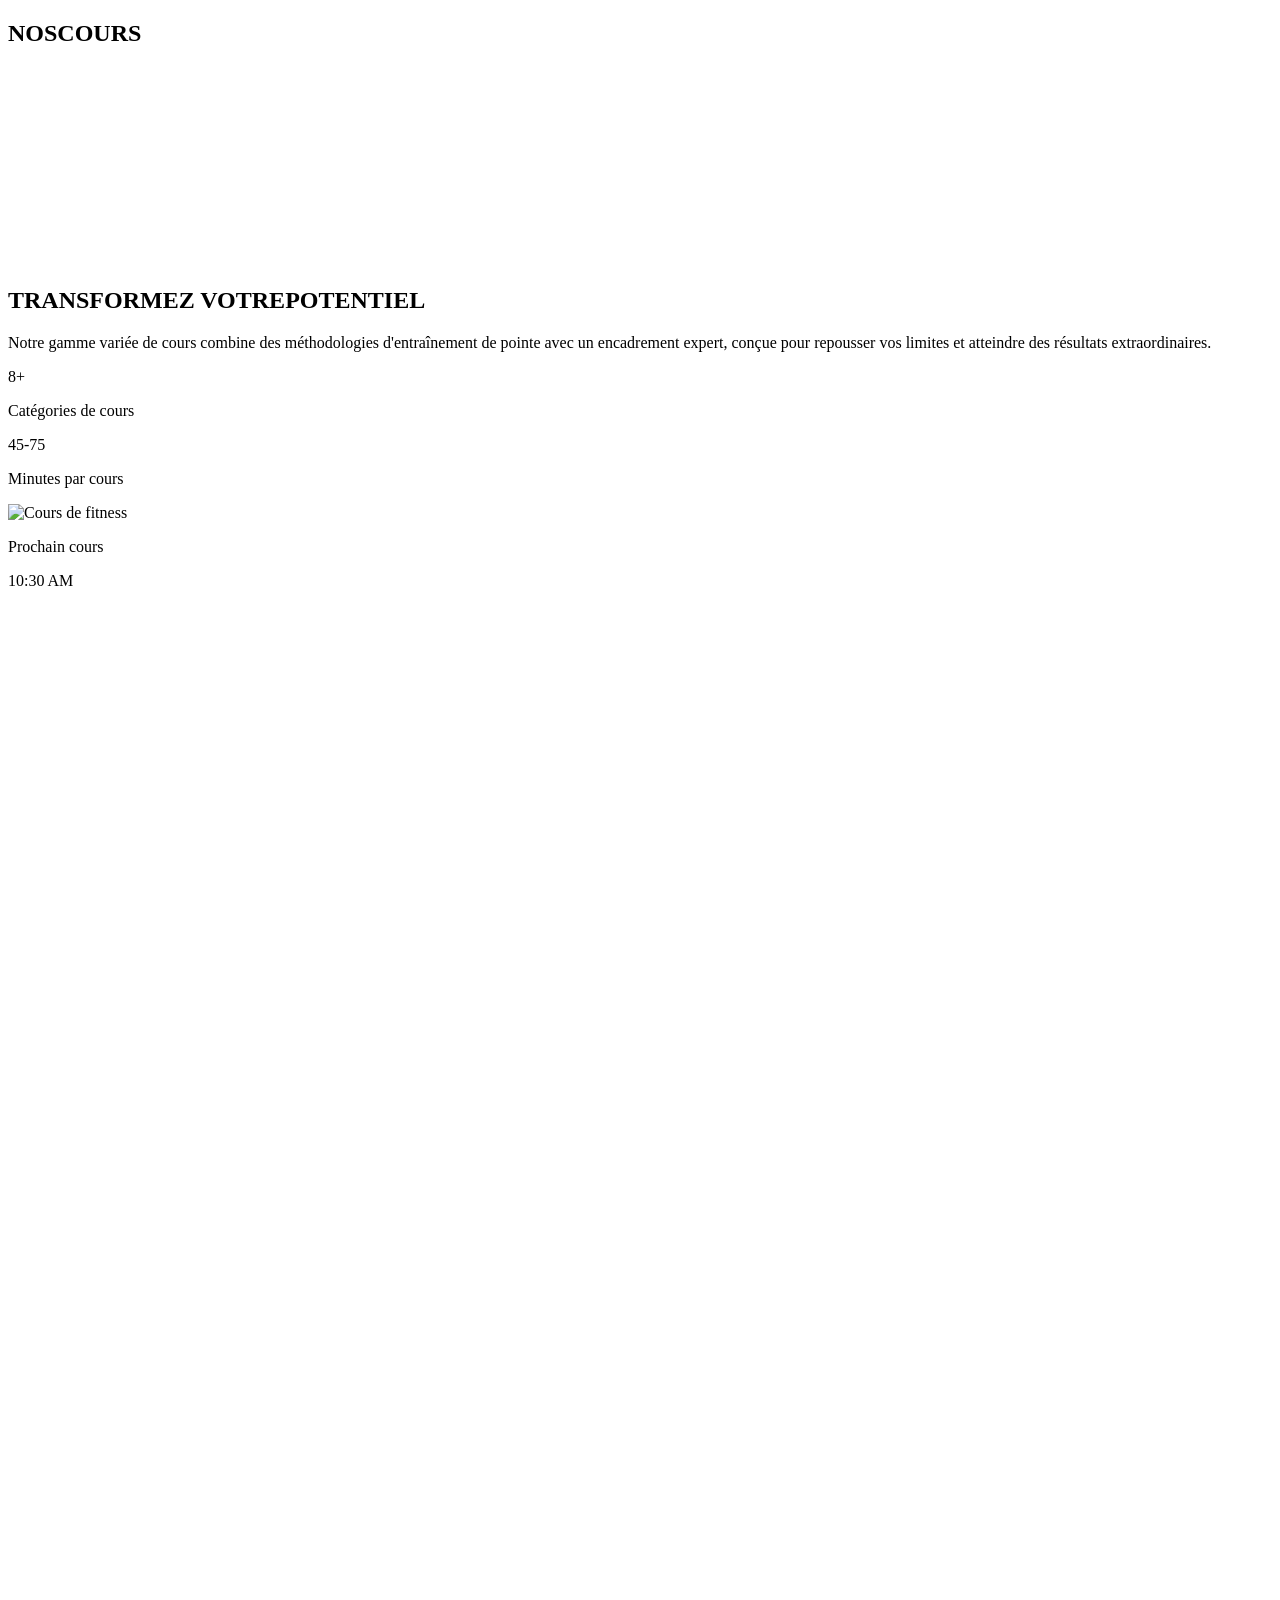
==== classes.html @ 48e6e73b "Add files via upload" ====
<!DOCTYPE html>
<html lang="fr"><head>
<meta charset="UTF-8">
<link rel="icon" href="/logo.png">
<meta name="viewport" content="width=device-width, initial-scale=1.0">
<title>Cours - IronPulse</title>
<meta name="description" content="Pulse Gym est un club de fitness offrant une large gamme de cours et de programmes d'entraînement pour vous aider à atteindre vos objectifs.">
<meta name="keywords" content="Pulse Gym, fitness, cours, entraîneurs, programme, contact">
<meta name="author" content="Pulse Gym">
<meta name="robots" content="index, follow">
<link href="https://fonts.googleapis.com/css2?family=Inter:wght@400;500;600;700&family=Oswald:wght@400;500;600;700&family=Bebas+Neue&display=swap" rel="stylesheet">
<script src="js/index.js" defer></script>
<link rel="stylesheet" href="css/index.css">
<link rel="stylesheet" href="css/classes-hero.css">
<script src="js/Classes.js" defer></script></head>
<body class="bg-blackPulse text-white font-sans">
<div id="root"><div class="min-h-screen flex flex-col bg-blackPulse"><main class="bg-blackPulse text-white min-h-screen">

<!-- HERO -->
<section class="hero-classes-section relative h-[100vh] overflow-hidden"><div class="absolute inset-0" style="background-image:url('https://images.unsplash.com/photo-1534258936925-c58bed479fcb');background-size:cover;background-position:center;transform:none;"><div class="absolute inset-0 bg-gradient-to-b from-black via-black/40 to-transparent" style="opacity:.75;"></div><div class="absolute inset-0 bg-gradient-to-r from-black via-transparent to-black" style="opacity:.5;"></div><div class="absolute inset-0 bg-[url('/noise.png')] opacity-[0.03] mix-blend-overlay"></div></div><div class="relative h-full max-w-7xl mx-auto px-4 flex flex-col justify-center"><div class="max-w-4xl" style="opacity:1;transform:none;"><h1 class="text-[12vw] lg:text-[12rem] font-display leading-[0.8] tracking-tighter" style="opacity:1;transform:none;">NOS<span class="block text-transparent bg-clip-text bg-gradient-to-r from-orangePulse via-red-500 to-yellow-500 animate-gradient-x" style="opacity:1;transform:none;">COURS</span></h1></div><div class="absolute left-4 top-1/3 hidden lg:block" style="opacity:1;transform:none;"><div class="w-[1px] h-[200px] bg-gradient-to-b from-transparent via-orangePulse to-transparent"></div></div><div class="absolute right-8 bottom-1/4 hidden lg:block" style="opacity:1;"><div style="font-size:200px;line-height:1;opacity:0.05;color:white;font-family:'Bebas Neue',sans-serif;">X</div></div></div><div class="absolute bottom-0 left-0 right-0"><div class="relative h-[25vh]"><div class="absolute bottom-0 left-0 right-0 h-full" style="opacity:1;transform:none;"><div class="absolute inset-0 bg-gradient-to-r from-orangePulse to-red-500 transform -skew-y-[12deg] origin-bottom-right"></div><div class="absolute inset-0 bg-[url('/noise.png')] opacity-20 mix-blend-overlay transform -skew-y-[12deg] origin-bottom-right"></div><div class="absolute bottom-[20%] left-0 right-0 h-[1px] bg-white/10 transform -skew-y-[12deg]"></div><div class="absolute bottom-[40%] left-0 right-0 h-[1px] bg-white/10 transform -skew-y-[12deg]"></div><div class="absolute bottom-0 left-0 right-0 h-[2px] bg-white/20 transform -skew-y-[12deg]"></div></div></div></div></section>

<!-- TRANSFORM -->
<section class="relative py-32 bg-gradient-to-r from-orangePulse to-yellow-500"><div class="absolute inset-0 bg-[url('/noise.png')] opacity-10"></div><div class="absolute inset-0 bg-gradient-to-b from-black/20 to-transparent"></div><div class="relative max-w-7xl mx-auto px-4"><div class="grid grid-cols-1 lg:grid-cols-2 gap-16 items-center"><div><h2 class="text-7xl font-display text-white mb-6 leading-none">TRANSFORMEZ VOTRE<span class="block text-blackPulse">POTENTIEL</span></h2><p class="font-athletic text-xl text-white/90 mb-8 leading-relaxed">Notre gamme variée de cours combine des méthodologies d'entraînement de pointe avec un encadrement expert, conçue pour repousser vos limites et atteindre des résultats extraordinaires.</p><div class="flex flex-wrap gap-6"><div class="bg-black/20 backdrop-blur-sm p-6 rounded-lg"><p class="text-4xl font-display text-white mb-2">8+</p><p class="text-sm font-athletic text-white/70">Catégories de cours</p></div><div class="bg-black/20 backdrop-blur-sm p-6 rounded-lg"><p class="text-4xl font-display text-white mb-2">45-75</p><p class="text-sm font-athletic text-white/70">Minutes par cours</p></div></div></div><div class="relative"><div class="aspect-square rounded-2xl overflow-hidden"><img src="https://images.unsplash.com/photo-1549060279-7e168fcee0c2?q=80&w=1200" alt="Cours de fitness" class="w-full h-full object-cover"><div class="absolute inset-0 bg-gradient-to-t from-black/50 to-transparent"></div></div><div class="absolute -bottom-8 -left-8 bg-blackPulse p-6 rounded-lg shadow-xl"><p class="text-sm font-athletic text-greyPulse mb-2">Prochain cours</p><p class="text-3xl font-display text-white">10:30 AM</p></div></div></div></div></section>

<!-- CLASSES GRID -->
<section class="max-w-7xl mx-auto px-4 py-24"><div class="mb-16 text-center" style="opacity:0;transform:translateY(20px);"><h2 class="text-[8vw] lg:text-8xl font-display leading-none mb-6">TROUVEZ VOTRE<span class="block text-transparent bg-clip-text bg-gradient-to-r from-orangePulse to-yellow-500">COURS IDÉAL</span></h2></div><div id="classes-grid" class="grid grid-cols-1 md:grid-cols-2 lg:grid-cols-4 gap-8"></div></section>

<!-- CTA -->
<section class="relative py-32 overflow-hidden"><div class="absolute inset-0 bg-gradient-to-r from-orangePulse to-red-500"></div><div class="absolute inset-0 bg-[url('/noise.png')] opacity-20 mix-blend-overlay"></div><div class="relative max-w-7xl mx-auto px-4 text-center"><div style="opacity:0;transform:translateY(30px);"><h2 class="text-6xl lg:text-8xl font-display text-white mb-8">PRÊT À COMMENCER ?</h2><a class="inline-block px-12 py-6 bg-blackPulse text-white text-xl font-athletic hover:bg-white hover:text-blackPulse transition-all duration-300" href="/membership" data-discover="true">REJOINDRE</a></div></div></section>

</main><footer></footer></div></div>

<script>
const C=[
  {n:"HIIT Training",d:"Entraînement par intervalles à haute intensité qui brûle un maximum de calories et améliore la condition cardiovasculaire.",t:"45 min",l:"Tous niveaux",tr:"Sarah Johnson",img:"https://images.unsplash.com/photo-1534258936925-c58bed479fcb?q=80&w=800"},
  {n:"Force & Puissance",d:"Développez vos muscles et augmentez votre force grâce à un entraînement progressif en résistance et des mouvements composés.",t:"60 min",l:"Intermédiaire",tr:"Mike Thompson",img:"https://images.unsplash.com/photo-1533681904393-9ab6eee7e408?q=80&w=1200"},
  {n:"Yoga Flow",d:"Connectez le corps et l'esprit à travers des mouvements dynamiques et des postures qui améliorent la flexibilité et l'équilibre.",t:"75 min",l:"Tous niveaux",tr:"Emma Davis",img:"https://images.unsplash.com/photo-1599901860904-17e6ed7083a0?q=80&w=1200"},
  {n:"Boxe",d:"Apprenez la technique tout en réalisant un entraînement complet du corps qui développe la force et l'agilité.",t:"60 min",l:"Débutant",tr:"James Wilson",img:"https://images.unsplash.com/photo-1549719386-74dfcbf7dbed?q=80&w=1200"},
  {n:"CrossFit Élite",d:"Repoussez vos limites avec notre programme fonctionnel à haute intensité combinant gymnastique, haltérophilie et cardio.",t:"60 min",l:"Avancé",tr:"Alex Rivera",img:"https://images.unsplash.com/photo-1541534741688-6078c6bfb5c5?q=80&w=1200"},
  {n:"Spin Studio",d:"Sessions de cyclisme indoor à haute énergie synchronisées avec une musique puissante et un coaching motivant.",t:"45 min",l:"Tous niveaux",tr:"Maya Chen",img:"https://images.unsplash.com/photo-1594737625785-a6cbdabd333c?q=80&w=1200"},
  {n:"Power Pilates",d:"Approche moderne du Pilates classique, intégrant des mouvements dynamiques et un entraînement en résistance.",t:"55 min",l:"Intermédiaire",tr:"Sofia Rodriguez",img:"https://images.unsplash.com/photo-1518611012118-696072aa579a?q=80&w=1200"},
  {n:"Beast Mode",d:"Entraînement intensif axé sur les mouvements composés et les principes de surcharge progressive.",t:"75 min",l:"Avancé",tr:"Marcus Stone",img:"https://images.unsplash.com/photo-1526506118085-60ce8714f8c5?q=80&w=1200"}
];
const SI=`<svg class="w-4 h-4 text-orangePulse" fill="none" viewBox="0 0 24 24" stroke="currentColor"><path stroke-linecap="round" stroke-linejoin="round" stroke-width="2" d="M16 7a4 4 0 11-8 0 4 4 0 018 0zM12 14a7 7 0 00-7 7h14a7 7 0 00-7-7z"></path></svg>`;
const OV=`<div class="absolute inset-0 bg-gradient-to-t from-black from-40% via-black/50 via-75% to-transparent"></div>`;
const card=c=>`<div class="group relative aspect-[3/4] rounded-xl overflow-hidden cursor-pointer" style="opacity:0;transform:translateY(50px);"><img src="${c.img}" alt="${c.n}" class="absolute inset-0 w-full h-full object-cover transform group-hover:scale-110 transition-transform duration-700">${OV}<div class="absolute inset-0 p-6 flex flex-col justify-end"><h3 class="text-3xl font-display mb-3 transform group-hover:translate-y-[-10px] transition-transform duration-500 text-white drop-shadow-lg">${c.n}</h3><div class="transform group-hover:translate-y-[-10px] transition-transform duration-500" style="opacity:0;transform:translateY(20px);"><p class="text-white/90 mb-4 font-athletic text-sm leading-relaxed">${c.d}</p><div class="flex items-center space-x-4 mb-4"><span class="text-sm font-athletic text-white/90">${c.t}</span><span class="w-1 h-1 bg-orangePulse rounded-full"></span><span class="text-sm font-athletic text-white/90">${c.l}</span></div><div class="flex items-center space-x-3"><div class="w-8 h-8 rounded-full bg-orangePulse/20 flex items-center justify-center">${SI}</div><span class="text-sm font-athletic text-white">${c.tr}</span></div></div></div></div>`;
document.getElementById("classes-grid").innerHTML=C.map(card).join("");
</script>
</body></html>
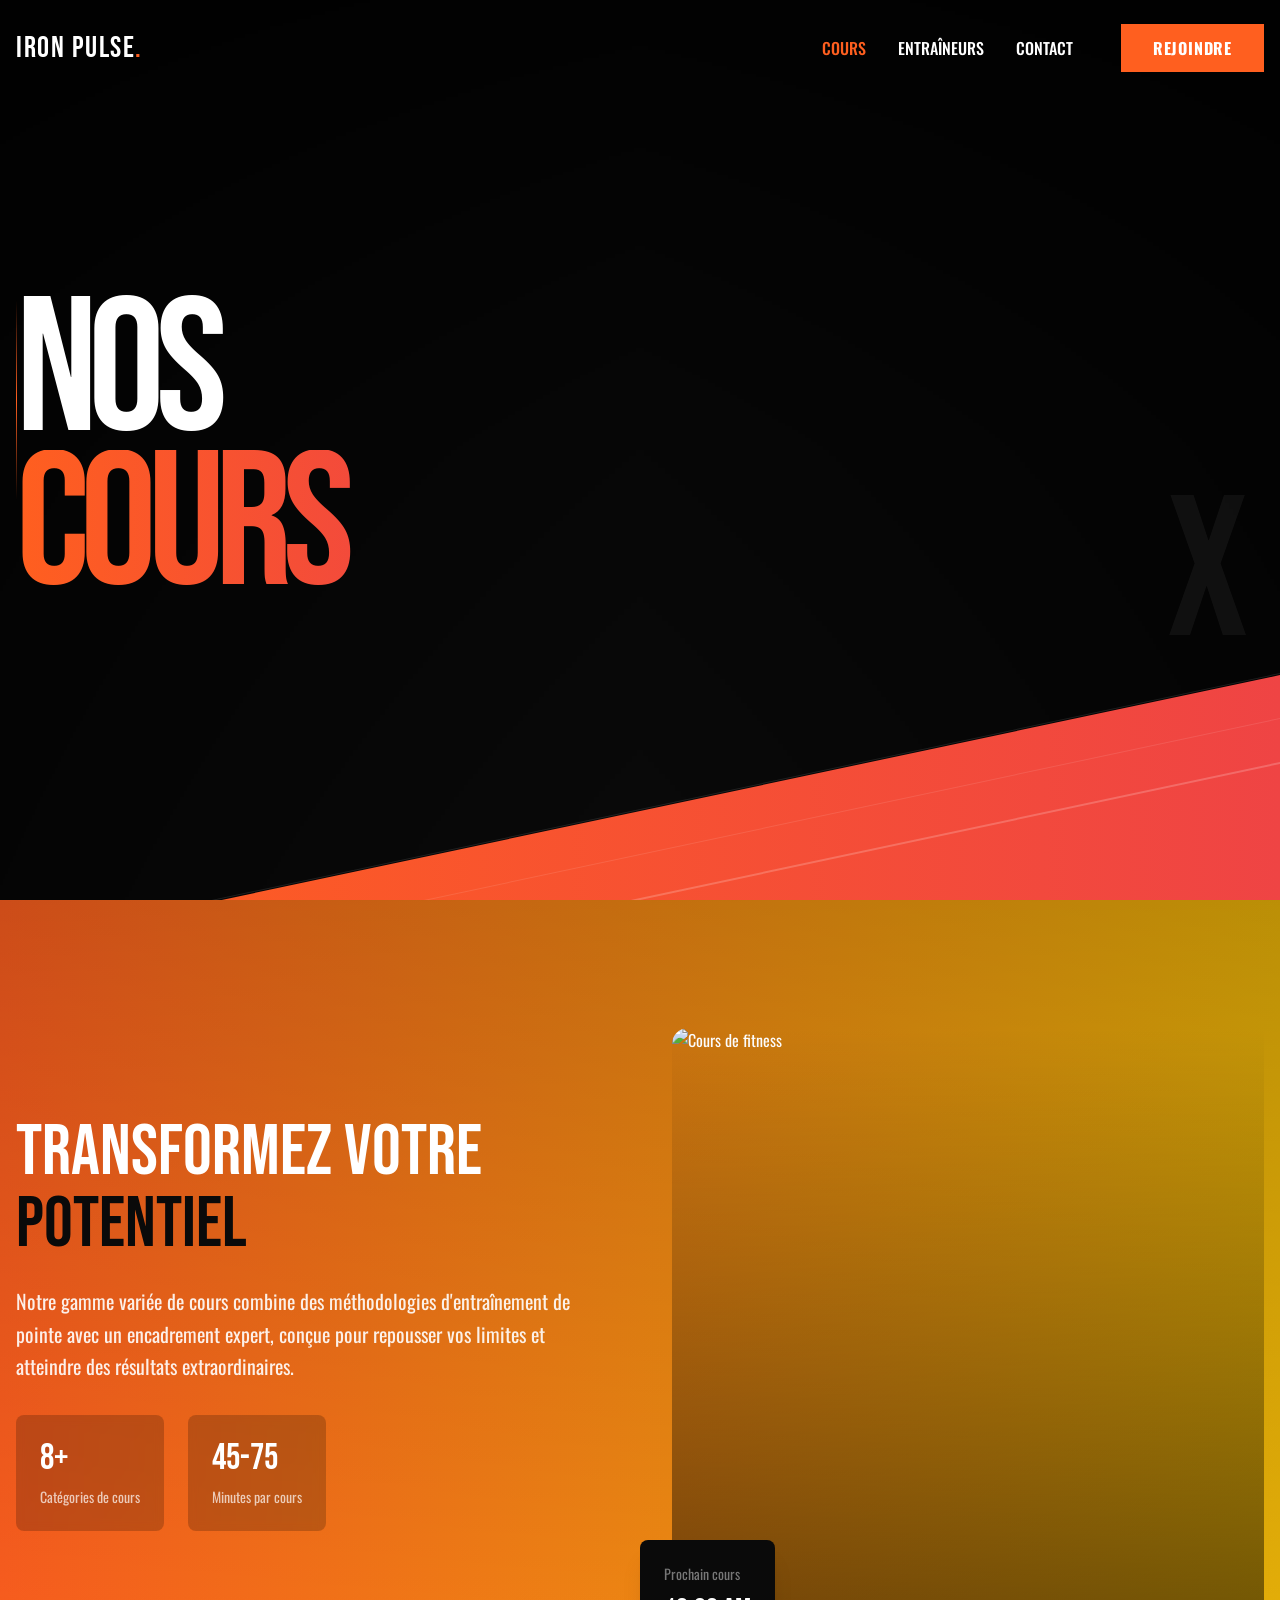
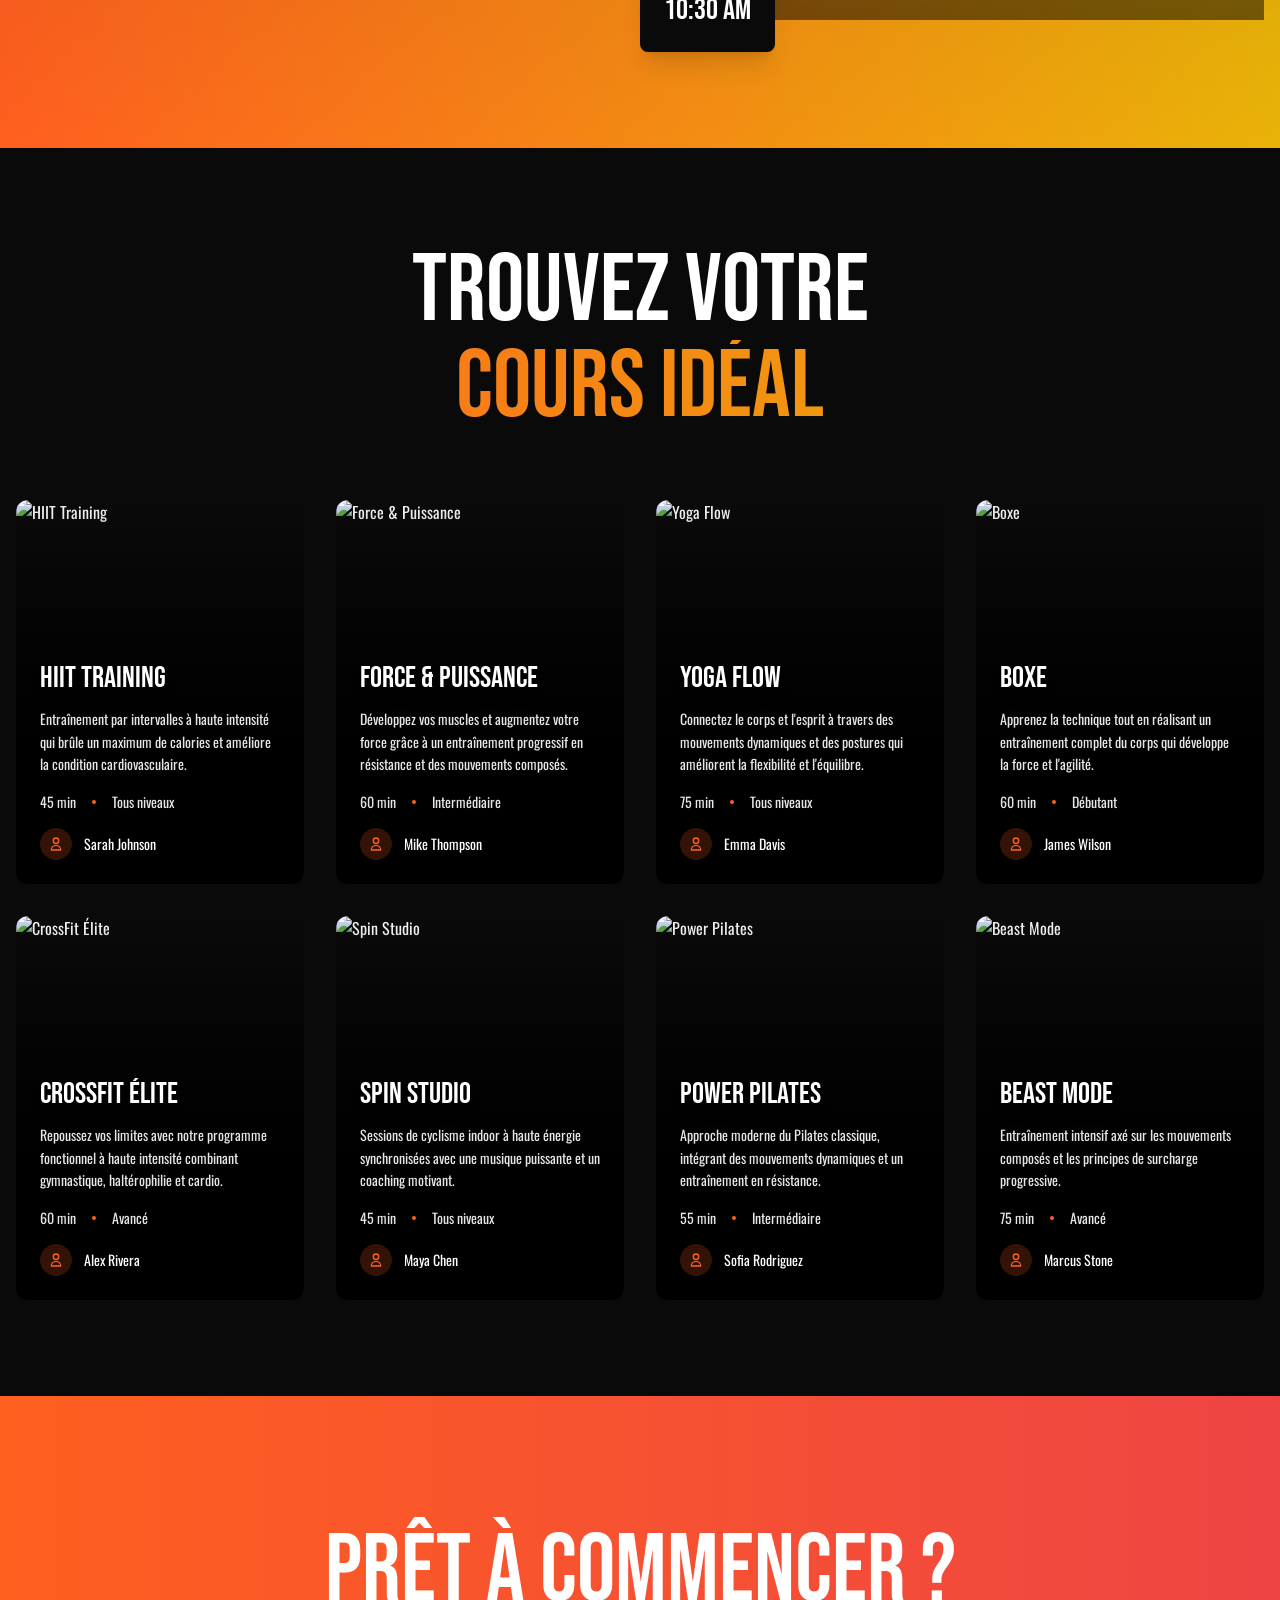
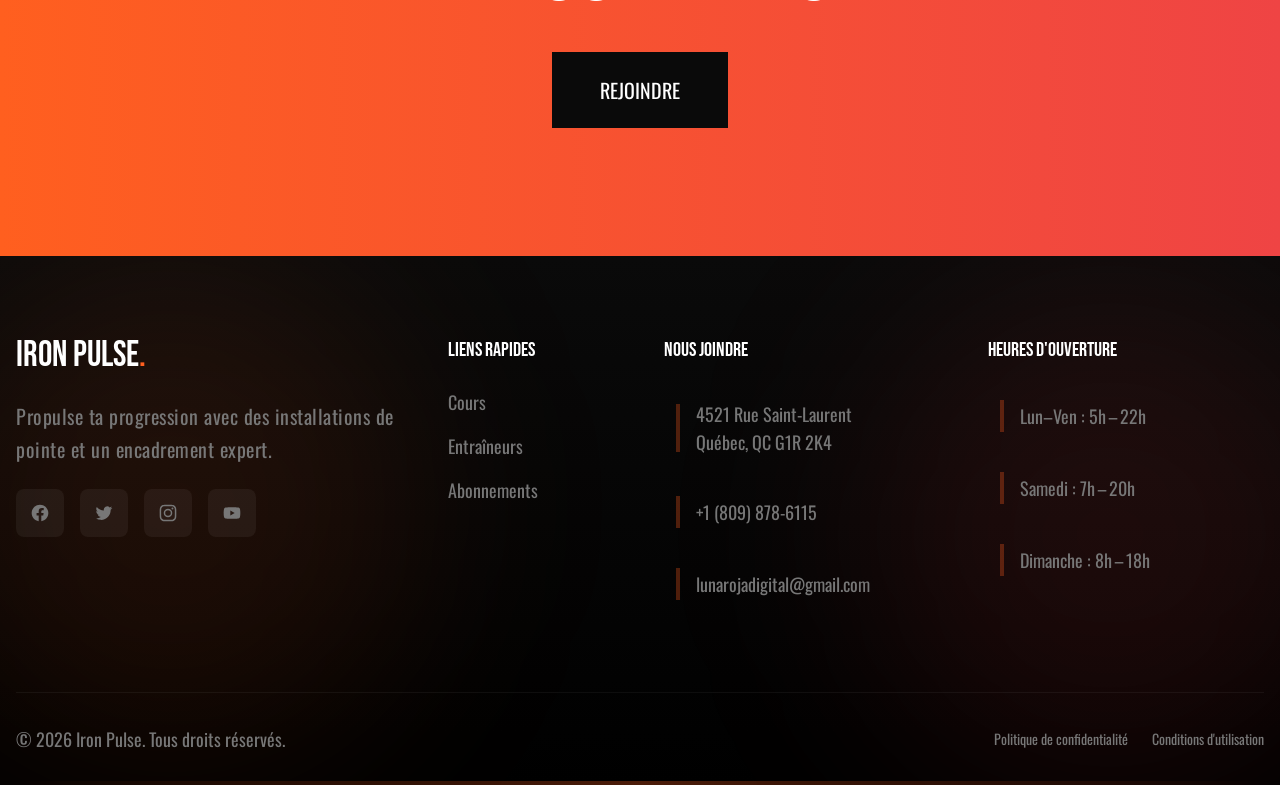
==== commit 23bf11da: "Add files via upload" ====
--- a/classes.html
+++ b/classes.html
@@ -8,19 +8,23 @@
 <meta name="keywords" content="Pulse Gym, fitness, cours, entraîneurs, programme, contact">
 <meta name="author" content="Pulse Gym">
 <meta name="robots" content="index, follow">
-<link href="https://fonts.googleapis.com/css2?family=Inter:wght@400;500;600;700&family=Oswald:wght@400;500;600;700&family=Bebas+Neue&display=swap" rel="stylesheet">
+<link rel="preload" href="font/BebasNeue-Regular.woff2" as="font" type="font/woff2" crossorigin>
+<link rel="preload" href="font/Oswald-VariableFont_wght.woff2" as="font" type="font/woff2" crossorigin>
+<link rel="preload" as="script" href="js/index.js">
 <script src="js/index.js" defer></script>
 <link rel="stylesheet" href="css/index.css">
 <link rel="stylesheet" href="css/classes-hero.css">
 <script src="js/Classes.js" defer></script></head>
-<body class="bg-blackPulse text-white font-sans">
+<body class="bg-blackPulse text-white font-sans"><!-- LOADER INLINE - Se muestra inmediatamente -->
+<div id="pg-loader" class="pg-loader" aria-hidden="false"><div class="pg-loader-logo">IRON PULSE<span>.</span></div><div class="pg-bar-track"><div class="pg-bar-fill" id="pg-bar-fill"></div></div></div>
+<style>.pg-loader{position:fixed;inset:0;z-index:9999;background:#0a0a0a;display:flex;flex-direction:column;align-items:center;justify-content:center;gap:2rem;transition:opacity .4s ease}.pg-loader.pg-hide{opacity:0;pointer-events:none}.pg-loader-logo{font-family:"Bebas Neue",sans-serif;font-size:3.5rem;letter-spacing:6px;color:#fff;animation:pg-pulse 1.4s ease-in-out infinite}.pg-loader-logo span{color:#FF5F1F}.pg-bar-track{width:160px;height:2px;background:rgba(255,255,255,.08);border-radius:2px;overflow:hidden}.pg-bar-fill{height:100%;width:0;background:linear-gradient(90deg,#FF5F1F,#ef4444);border-radius:2px;transition:width .25s ease}@keyframes pg-pulse{0%,100%{opacity:1}50%{opacity:.4}}</style>
 <div id="root"><div class="min-h-screen flex flex-col bg-blackPulse"><main class="bg-blackPulse text-white min-h-screen">
 
 <!-- HERO -->
 <section class="hero-classes-section relative h-[100vh] overflow-hidden"><div class="absolute inset-0" style="background-image:url('https://images.unsplash.com/photo-1534258936925-c58bed479fcb');background-size:cover;background-position:center;transform:none;"><div class="absolute inset-0 bg-gradient-to-b from-black via-black/40 to-transparent" style="opacity:.75;"></div><div class="absolute inset-0 bg-gradient-to-r from-black via-transparent to-black" style="opacity:.5;"></div><div class="absolute inset-0 bg-[url('/noise.png')] opacity-[0.03] mix-blend-overlay"></div></div><div class="relative h-full max-w-7xl mx-auto px-4 flex flex-col justify-center"><div class="max-w-4xl" style="opacity:1;transform:none;"><h1 class="text-[12vw] lg:text-[12rem] font-display leading-[0.8] tracking-tighter" style="opacity:1;transform:none;">NOS<span class="block text-transparent bg-clip-text bg-gradient-to-r from-orangePulse via-red-500 to-yellow-500 animate-gradient-x" style="opacity:1;transform:none;">COURS</span></h1></div><div class="absolute left-4 top-1/3 hidden lg:block" style="opacity:1;transform:none;"><div class="w-[1px] h-[200px] bg-gradient-to-b from-transparent via-orangePulse to-transparent"></div></div><div class="absolute right-8 bottom-1/4 hidden lg:block" style="opacity:1;"><div style="font-size:200px;line-height:1;opacity:0.05;color:white;font-family:'Bebas Neue',sans-serif;">X</div></div></div><div class="absolute bottom-0 left-0 right-0"><div class="relative h-[25vh]"><div class="absolute bottom-0 left-0 right-0 h-full" style="opacity:1;transform:none;"><div class="absolute inset-0 bg-gradient-to-r from-orangePulse to-red-500 transform -skew-y-[12deg] origin-bottom-right"></div><div class="absolute inset-0 bg-[url('/noise.png')] opacity-20 mix-blend-overlay transform -skew-y-[12deg] origin-bottom-right"></div><div class="absolute bottom-[20%] left-0 right-0 h-[1px] bg-white/10 transform -skew-y-[12deg]"></div><div class="absolute bottom-[40%] left-0 right-0 h-[1px] bg-white/10 transform -skew-y-[12deg]"></div><div class="absolute bottom-0 left-0 right-0 h-[2px] bg-white/20 transform -skew-y-[12deg]"></div></div></div></div></section>
 
 <!-- TRANSFORM -->
-<section class="relative py-32 bg-gradient-to-r from-orangePulse to-yellow-500"><div class="absolute inset-0 bg-[url('/noise.png')] opacity-10"></div><div class="absolute inset-0 bg-gradient-to-b from-black/20 to-transparent"></div><div class="relative max-w-7xl mx-auto px-4"><div class="grid grid-cols-1 lg:grid-cols-2 gap-16 items-center"><div><h2 class="text-7xl font-display text-white mb-6 leading-none">TRANSFORMEZ VOTRE<span class="block text-blackPulse">POTENTIEL</span></h2><p class="font-athletic text-xl text-white/90 mb-8 leading-relaxed">Notre gamme variée de cours combine des méthodologies d'entraînement de pointe avec un encadrement expert, conçue pour repousser vos limites et atteindre des résultats extraordinaires.</p><div class="flex flex-wrap gap-6"><div class="bg-black/20 backdrop-blur-sm p-6 rounded-lg"><p class="text-4xl font-display text-white mb-2">8+</p><p class="text-sm font-athletic text-white/70">Catégories de cours</p></div><div class="bg-black/20 backdrop-blur-sm p-6 rounded-lg"><p class="text-4xl font-display text-white mb-2">45-75</p><p class="text-sm font-athletic text-white/70">Minutes par cours</p></div></div></div><div class="relative"><div class="aspect-square rounded-2xl overflow-hidden"><img src="https://images.unsplash.com/photo-1549060279-7e168fcee0c2?q=80&w=1200" alt="Cours de fitness" class="w-full h-full object-cover"><div class="absolute inset-0 bg-gradient-to-t from-black/50 to-transparent"></div></div><div class="absolute -bottom-8 -left-8 bg-blackPulse p-6 rounded-lg shadow-xl"><p class="text-sm font-athletic text-greyPulse mb-2">Prochain cours</p><p class="text-3xl font-display text-white">10:30 AM</p></div></div></div></div></section>
+<section class="relative py-32 bg-gradient-to-r from-orangePulse to-yellow-500"><div class="absolute inset-0 bg-[url('/noise.png')] opacity-10"></div><div class="absolute inset-0 bg-gradient-to-b from-black/20 to-transparent"></div><div class="relative max-w-7xl mx-auto px-4"><div class="grid grid-cols-1 lg:grid-cols-2 gap-16 items-center"><div><h2 class="text-7xl font-display text-white mb-6 leading-none">TRANSFORMEZ VOTRE<span class="block text-blackPulse">POTENTIEL</span></h2><p class="font-athletic text-xl text-white/90 mb-8 leading-relaxed">Notre gamme variée de cours combine des méthodologies d'entraînement de pointe avec un encadrement expert, conçue pour repousser vos limites et atteindre des résultats extraordinaires.</p><div class="flex flex-wrap gap-6"><div class="bg-black/20 backdrop-blur-sm p-6 rounded-lg"><p class="text-4xl font-display text-white mb-2">8+</p><p class="text-sm font-athletic text-white/70">Catégories de cours</p></div><div class="bg-black/20 backdrop-blur-sm p-6 rounded-lg"><p class="text-4xl font-display text-white mb-2">45-75</p><p class="text-sm font-athletic text-white/70">Minutes par cours</p></div></div></div><div class="relative"><div class="aspect-square rounded-2xl overflow-hidden"><img srcset="https://images.unsplash.com/photo-1549060279-7e168fcee0c2?q=75&w=640 640w, https://images.unsplash.com/photo-1549060279-7e168fcee0c2?q=80&w=1200 1200w" sizes="(max-width:1024px) 100vw, 50vw" src="https://images.unsplash.com/photo-1549060279-7e168fcee0c2?q=80&w=1200" alt="Cours de fitness" class="w-full h-full object-cover" loading="lazy"><div class="absolute inset-0 bg-gradient-to-t from-black/50 to-transparent"></div></div><div class="absolute -bottom-8 -left-8 bg-blackPulse p-6 rounded-lg shadow-xl"><p class="text-sm font-athletic text-greyPulse mb-2">Prochain cours</p><p class="text-3xl font-display text-white">10:30 AM</p></div></div></div></div></section>
 
 <!-- CLASSES GRID -->
 <section class="max-w-7xl mx-auto px-4 py-24"><div class="mb-16 text-center" style="opacity:0;transform:translateY(20px);"><h2 class="text-[8vw] lg:text-8xl font-display leading-none mb-6">TROUVEZ VOTRE<span class="block text-transparent bg-clip-text bg-gradient-to-r from-orangePulse to-yellow-500">COURS IDÉAL</span></h2></div><div id="classes-grid" class="grid grid-cols-1 md:grid-cols-2 lg:grid-cols-4 gap-8"></div></section>
@@ -32,14 +36,14 @@
 
 <script>
 const C=[
-  {n:"HIIT Training",d:"Entraînement par intervalles à haute intensité qui brûle un maximum de calories et améliore la condition cardiovasculaire.",t:"45 min",l:"Tous niveaux",tr:"Sarah Johnson",img:"https://images.unsplash.com/photo-1534258936925-c58bed479fcb?q=80&w=800"},
-  {n:"Force & Puissance",d:"Développez vos muscles et augmentez votre force grâce à un entraînement progressif en résistance et des mouvements composés.",t:"60 min",l:"Intermédiaire",tr:"Mike Thompson",img:"https://images.unsplash.com/photo-1533681904393-9ab6eee7e408?q=80&w=1200"},
-  {n:"Yoga Flow",d:"Connectez le corps et l'esprit à travers des mouvements dynamiques et des postures qui améliorent la flexibilité et l'équilibre.",t:"75 min",l:"Tous niveaux",tr:"Emma Davis",img:"https://images.unsplash.com/photo-1599901860904-17e6ed7083a0?q=80&w=1200"},
-  {n:"Boxe",d:"Apprenez la technique tout en réalisant un entraînement complet du corps qui développe la force et l'agilité.",t:"60 min",l:"Débutant",tr:"James Wilson",img:"https://images.unsplash.com/photo-1549719386-74dfcbf7dbed?q=80&w=1200"},
-  {n:"CrossFit Élite",d:"Repoussez vos limites avec notre programme fonctionnel à haute intensité combinant gymnastique, haltérophilie et cardio.",t:"60 min",l:"Avancé",tr:"Alex Rivera",img:"https://images.unsplash.com/photo-1541534741688-6078c6bfb5c5?q=80&w=1200"},
-  {n:"Spin Studio",d:"Sessions de cyclisme indoor à haute énergie synchronisées avec une musique puissante et un coaching motivant.",t:"45 min",l:"Tous niveaux",tr:"Maya Chen",img:"https://images.unsplash.com/photo-1594737625785-a6cbdabd333c?q=80&w=1200"},
-  {n:"Power Pilates",d:"Approche moderne du Pilates classique, intégrant des mouvements dynamiques et un entraînement en résistance.",t:"55 min",l:"Intermédiaire",tr:"Sofia Rodriguez",img:"https://images.unsplash.com/photo-1518611012118-696072aa579a?q=80&w=1200"},
-  {n:"Beast Mode",d:"Entraînement intensif axé sur les mouvements composés et les principes de surcharge progressive.",t:"75 min",l:"Avancé",tr:"Marcus Stone",img:"https://images.unsplash.com/photo-1526506118085-60ce8714f8c5?q=80&w=1200"}
+  {n:"HIIT Training",d:"Entraînement par intervalles à haute intensité qui brûle un maximum de calories et améliore la condition cardiovasculaire.",t:"45 min",l:"Tous niveaux",tr:"Sarah Johnson",img:"https://images.unsplash.com/photo-1534258936925-c58bed479fcb?q=75&w=640"},
+  {n:"Force & Puissance",d:"Développez vos muscles et augmentez votre force grâce à un entraînement progressif en résistance et des mouvements composés.",t:"60 min",l:"Intermédiaire",tr:"Mike Thompson",img:"https://images.unsplash.com/photo-1533681904393-9ab6eee7e408?q=75&w=800"},
+  {n:"Yoga Flow",d:"Connectez le corps et l'esprit à travers des mouvements dynamiques et des postures qui améliorent la flexibilité et l'équilibre.",t:"75 min",l:"Tous niveaux",tr:"Emma Davis",img:"https://images.unsplash.com/photo-1599901860904-17e6ed7083a0?q=75&w=800"},
+  {n:"Boxe",d:"Apprenez la technique tout en réalisant un entraînement complet du corps qui développe la force et l'agilité.",t:"60 min",l:"Débutant",tr:"James Wilson",img:"https://images.unsplash.com/photo-1549719386-74dfcbf7dbed?q=75&w=800"},
+  {n:"CrossFit Élite",d:"Repoussez vos limites avec notre programme fonctionnel à haute intensité combinant gymnastique, haltérophilie et cardio.",t:"60 min",l:"Avancé",tr:"Alex Rivera",img:"https://images.unsplash.com/photo-1541534741688-6078c6bfb5c5?q=75&w=800"},
+  {n:"Spin Studio",d:"Sessions de cyclisme indoor à haute énergie synchronisées avec une musique puissante et un coaching motivant.",t:"45 min",l:"Tous niveaux",tr:"Maya Chen",img:"https://images.unsplash.com/photo-1594737625785-a6cbdabd333c?q=75&w=800"},
+  {n:"Power Pilates",d:"Approche moderne du Pilates classique, intégrant des mouvements dynamiques et un entraînement en résistance.",t:"55 min",l:"Intermédiaire",tr:"Sofia Rodriguez",img:"https://images.unsplash.com/photo-1518611012118-696072aa579a?q=75&w=800"},
+  {n:"Beast Mode",d:"Entraînement intensif axé sur les mouvements composés et les principes de surcharge progressive.",t:"75 min",l:"Avancé",tr:"Marcus Stone",img:"https://images.unsplash.com/photo-1526506118085-60ce8714f8c5?q=75&w=800"}
 ];
 const SI=`<svg class="w-4 h-4 text-orangePulse" fill="none" viewBox="0 0 24 24" stroke="currentColor"><path stroke-linecap="round" stroke-linejoin="round" stroke-width="2" d="M16 7a4 4 0 11-8 0 4 4 0 018 0zM12 14a7 7 0 00-7 7h14a7 7 0 00-7-7z"></path></svg>`;
 const OV=`<div class="absolute inset-0 bg-gradient-to-t from-black from-40% via-black/50 via-75% to-transparent"></div>`;
--- a/css/index.css
+++ b/css/index.css
@@ -0,0 +1,2 @@
+@source "../*.html";@tailwind base;@tailwind components;@tailwind utilities;@font-face {font-family: 'Bebas Neue';
+src: url('../font/BebasNeue-Regular.woff2') format('woff2'),url('../font/BebasNeue-Regular.woff') format('woff');font-weight: 400;font-style: normal;font-display: swap;}@font-face {font-family: 'Oswald';src: url('../font/Oswald-VariableFont_wght.woff2') format('woff2'),url('../font/Oswald-VariableFont_wght.woff') format('woff');font-weight: 100 900;font-style: normal;font-display: swap;}*,:after,:before{--tw-border-spacing-x:0;--tw-border-spacing-y:0;--tw-translate-x:0;--tw-translate-y:0;--tw-rotate:0;--tw-skew-x:0;--tw-skew-y:0;--tw-scale-x:1;--tw-scale-y:1;--tw-pan-x: ;--tw-pan-y: ;--tw-pinch-zoom: ;--tw-scroll-snap-strictness:proximity;--tw-gradient-from-position: ;--tw-gradient-via-position: ;--tw-gradient-to-position: ;--tw-ordinal: ;--tw-slashed-zero: ;--tw-numeric-figure: ;--tw-numeric-spacing: ;--tw-numeric-fraction: ;--tw-ring-inset: ;--tw-ring-offset-width:0px;--tw-ring-offset-color:#fff;--tw-ring-color:rgba(59,130,246,.5);--tw-ring-offset-shadow:0 0 #0000;--tw-ring-shadow:0 0 #0000;--tw-shadow:0 0 #0000;--tw-shadow-colored:0 0 #0000;--tw-blur: ;--tw-brightness: ;--tw-contrast: ;--tw-grayscale: ;--tw-hue-rotate: ;--tw-invert: ;--tw-saturate: ;--tw-sepia: ;--tw-drop-shadow: ;--tw-backdrop-blur: ;--tw-backdrop-brightness: ;--tw-backdrop-contrast: ;--tw-backdrop-grayscale: ;--tw-backdrop-hue-rotate: ;--tw-backdrop-invert: ;--tw-backdrop-opacity: ;--tw-backdrop-saturate: ;--tw-backdrop-sepia: ;--tw-contain-size: ;--tw-contain-layout: ;--tw-contain-paint: ;--tw-contain-style: }::backdrop{--tw-border-spacing-x:0;--tw-border-spacing-y:0;--tw-translate-x:0;--tw-translate-y:0;--tw-rotate:0;--tw-skew-x:0;--tw-skew-y:0;--tw-scale-x:1;--tw-scale-y:1;--tw-pan-x: ;--tw-pan-y: ;--tw-pinch-zoom: ;--tw-scroll-snap-strictness:proximity;--tw-gradient-from-position: ;--tw-gradient-via-position: ;--tw-gradient-to-position: ;--tw-ordinal: ;--tw-slashed-zero: ;--tw-numeric-figure: ;--tw-numeric-spacing: ;--tw-numeric-fraction: ;--tw-ring-inset: ;--tw-ring-offset-width:0px;--tw-ring-offset-color:#fff;--tw-ring-color:rgba(59,130,246,.5);--tw-ring-offset-shadow:0 0 #0000;--tw-ring-shadow:0 0 #0000;--tw-shadow:0 0 #0000;--tw-shadow-colored:0 0 #0000;--tw-blur: ;--tw-brightness: ;--tw-contrast: ;--tw-grayscale: ;--tw-hue-rotate: ;--tw-invert: ;--tw-saturate: ;--tw-sepia: ;--tw-drop-shadow: ;--tw-backdrop-blur: ;--tw-backdrop-brightness: ;--tw-backdrop-contrast: ;--tw-backdrop-grayscale: ;--tw-backdrop-hue-rotate: ;--tw-backdrop-invert: ;--tw-backdrop-opacity: ;--tw-backdrop-saturate: ;--tw-backdrop-sepia: ;--tw-contain-size: ;--tw-contain-layout: ;--tw-contain-paint: ;--tw-contain-style: }/*! tailwindcss v3.4.19 | MIT License | https://tailwindcss.com*/*,:after,:before{box-sizing:border-box;border:0 solid #e5e7eb}:after,:before{--tw-content:""}:host,html{line-height:1.5;-webkit-text-size-adjust:100%;-moz-tab-size:4;-o-tab-size:4;tab-size:4;font-family:Oswald,sans-serif;font-feature-settings:normal;font-variation-settings:normal;-webkit-tap-highlight-color:transparent}body{margin:0;line-height:inherit}hr{height:0;color:inherit;border-top-width:1px}abbr:where([title]){-webkit-text-decoration:underline dotted;text-decoration:underline dotted}h1,h2,h3,h4,h5,h6{font-size:inherit;font-weight:inherit}a{color:inherit;text-decoration:inherit}b,strong{font-weight:bolder}code,kbd,pre,samp{font-family:ui-monospace,SFMono-Regular,Menlo,Monaco,Consolas,Liberation Mono,Courier New,monospace;font-feature-settings:normal;font-variation-settings:normal;font-size:1em}small{font-size:80%}sub,sup{font-size:75%;line-height:0;position:relative;vertical-align:baseline}sub{bottom:-.25em}sup{top:-.5em}table{text-indent:0;border-color:inherit;border-collapse:collapse}button,input,optgroup,select,textarea{font-family:inherit;font-feature-settings:inherit;font-variation-settings:inherit;font-size:100%;font-weight:inherit;line-height:inherit;letter-spacing:inherit;color:inherit;margin:0;padding:0}button,select{text-transform:none}button,input:where([type=button]),input:where([type=reset]),input:where([type=submit]){-webkit-appearance:button;background-color:transparent;background-image:none}:-moz-focusring{outline:auto}:-moz-ui-invalid{box-shadow:none}progress{vertical-align:baseline}::-webkit-inner-spin-button,::-webkit-outer-spin-button{height:auto}[type=search]{-webkit-appearance:textfield;outline-offset:-2px}::-webkit-search-decoration{-webkit-appearance:none}::-webkit-file-upload-button{-webkit-appearance:button;font:inherit}summary{display:list-item}blockquote,dd,dl,figure,h1,h2,h3,h4,h5,h6,hr,p,pre{margin:0}fieldset{margin:0}fieldset,legend{padding:0}menu,ol,ul{list-style:none;margin:0;padding:0}dialog{padding:0}textarea{resize:vertical}input::-moz-placeholder,textarea::-moz-placeholder{opacity:1;color:#9ca3af}input::placeholder,textarea::placeholder{opacity:1;color:#9ca3af}[role=button],button{cursor:pointer}:disabled{cursor:default}audio,canvas,embed,iframe,img,object,svg,video{display:block;vertical-align:middle}img,video{max-width:100%;height:auto}[hidden]:where(:not([hidden=until-found])){display:none}.container{width:100%}@media (min-width:640px){.container{max-width:640px}}@media (min-width:768px){.container{max-width:768px}}@media (min-width:1024px){.container{max-width:1024px}}@media (min-width:1280px){.container{max-width:1280px}}@media (min-width:1536px){.container{max-width:1536px}}.sr-only{position:absolute;width:1px;height:1px;padding:0;margin:-1px;overflow:hidden;clip:rect(0,0,0,0);white-space:nowrap;border-width:0}.pointer-events-none{pointer-events:none}.visible{visibility:visible}.fixed{position:fixed}.absolute{position:absolute}.relative{position:relative}.inset-0{inset:0}.-bottom-8{bottom:-2rem}.-left-20{left:-5rem}.-left-8{left:-2rem}.-right-20{right:-5rem}.bottom-0{bottom:0}.bottom-1\/4{bottom:25%}.bottom-\[20\%\]{bottom:20%}.bottom-\[40\%\]{bottom:40%}.left-0{left:0}.left-4{left:1rem}.right-0{right:0}.right-8{right:2rem}.top-0{top:0}.top-1\/3{top:33.333333%}.z-0{z-index:0}.z-10{z-index:10}.z-50{z-index:50}.z-\[1\]{z-index:1}.order-1{order:1}.order-2{order:2}.mx-auto{margin-left:auto;margin-right:auto}.mb-12{margin-bottom:3rem}.mb-16{margin-bottom:4rem}.mb-2{margin-bottom:.5rem}.mb-3{margin-bottom:.75rem}.mb-4{margin-bottom:1rem}.mb-6{margin-bottom:1.5rem}.mb-8{margin-bottom:2rem}.mt-6{margin-top:1.5rem}.mt-8{margin-top:2rem}.block{display:block}.inline-block{display:inline-block}.inline{display:inline}.flex{display:flex}.\!grid{display:grid!important}.grid{display:grid}.hidden{display:none}.aspect-\[3\/4\]{aspect-ratio:3/4}.aspect-square{aspect-ratio:1/1}.h-1{height:.25rem}.h-12{height:3rem}.h-20{height:5rem}.h-4{height:1rem}.h-5{height:1.25rem}.h-6{height:1.5rem}.h-8{height:2rem}.h-\[100vh\]{height:100vh}.h-\[1px\]{height:1px}.h-\[200px\]{height:200px}.h-\[25vh\]{height:25vh}.h-\[2px\]{height:2px}.h-\[500px\]{height:500px}.h-\[70vh\]{height:70vh}.h-full{height:100%}.min-h-screen{min-height:100vh}.w-1{width:.25rem}.w-12{width:3rem}.w-20{width:5rem}.w-4{width:1rem}.w-5{width:1.25rem}.w-6{width:1.5rem}.w-8{width:2rem}.w-\[1px\]{width:1px}.w-\[500px\]{width:500px}.w-full{width:100%}.max-w-2xl{max-width:42rem}.max-w-4xl{max-width:56rem}.max-w-7xl{max-width:80rem}.max-w-\[1140px\]{max-width:1140px}.max-w-xl{max-width:36rem}.flex-shrink{flex-shrink:1}.flex-shrink-0{flex-shrink:0}.origin-bottom-right{transform-origin:bottom right}.translate-y-full{--tw-translate-y:100%}.-skew-y-\[12deg\],.translate-y-full{transform:translate(var(--tw-translate-x),var(--tw-translate-y)) rotate(var(--tw-rotate)) skewX(var(--tw-skew-x)) skewY(var(--tw-skew-y)) scaleX(var(--tw-scale-x)) scaleY(var(--tw-scale-y))}.-skew-y-\[12deg\]{--tw-skew-y:-12deg}.transform{transform:translate(var(--tw-translate-x),var(--tw-translate-y)) rotate(var(--tw-rotate)) skewX(var(--tw-skew-x)) skewY(var(--tw-skew-y)) scaleX(var(--tw-scale-x)) scaleY(var(--tw-scale-y))}@keyframes gradient-x{0%,to{background-position:0 50%}50%{background-position:100% 50%}}.animate-gradient-x{animation:gradient-x 3s ease infinite}.cursor-pointer{cursor:pointer}.grid-cols-1{grid-template-columns:repeat(1,minmax(0,1fr))}.flex-col{flex-direction:column}.flex-wrap{flex-wrap:wrap}.items-start{align-items:flex-start}.items-center{align-items:center}.justify-end{justify-content:flex-end}.justify-center{justify-content:center}.justify-between{justify-content:space-between}.gap-10{gap:2.5rem}.gap-12{gap:3rem}.gap-16{gap:4rem}.gap-4{gap:1rem}.gap-6{gap:1.5rem}.gap-8{gap:2rem}.space-x-3>:not([hidden])~:not([hidden]){--tw-space-x-reverse:0;margin-right:calc(.75rem*var(--tw-space-x-reverse));margin-left:calc(.75rem*(1 - var(--tw-space-x-reverse)))}.space-x-4>:not([hidden])~:not([hidden]){--tw-space-x-reverse:0;margin-right:calc(1rem*var(--tw-space-x-reverse));margin-left:calc(1rem*(1 - var(--tw-space-x-reverse)))}.space-y-12>:not([hidden])~:not([hidden]){--tw-space-y-reverse:0;margin-top:calc(3rem*(1 - var(--tw-space-y-reverse)));margin-bottom:calc(3rem*var(--tw-space-y-reverse))}.space-y-4>:not([hidden])~:not([hidden]){--tw-space-y-reverse:0;margin-top:calc(1rem*(1 - var(--tw-space-y-reverse)));margin-bottom:calc(1rem*var(--tw-space-y-reverse))}.space-y-6>:not([hidden])~:not([hidden]){--tw-space-y-reverse:0;margin-top:calc(1.5rem*(1 - var(--tw-space-y-reverse)));margin-bottom:calc(1.5rem*var(--tw-space-y-reverse))}.overflow-hidden{overflow:hidden}.overflow-x-auto{overflow-x:auto}.whitespace-nowrap{white-space:nowrap}.rounded{border-radius:.25rem}.rounded-2xl{border-radius:1rem}.rounded-full{border-radius:9999px}.rounded-lg{border-radius:.5rem}.rounded-xl{border-radius:.75rem}.border{border-width:1px}.border-2{border-width:2px}.border-t{border-top-width:1px}.border-black{--tw-border-opacity:1;border-color:rgb(0 0 0/var(--tw-border-opacity,1))}.border-white\/10{border-color:hsla(0,0%,100%,.1)}.border-white\/30{border-color:hsla(0,0%,100%,.3)}.border-white\/5{border-color:hsla(0,0%,100%,.05)}.bg-\[\#111110\]{--tw-bg-opacity:1;background-color:rgb(17 17 16/var(--tw-bg-opacity,1))}.bg-black{--tw-bg-opacity:1;background-color:rgb(0 0 0/var(--tw-bg-opacity,1))}.bg-black\/20{background-color:rgba(0,0,0,.2)}.bg-black\/30{background-color:rgba(0,0,0,.3)}.bg-black\/50{background-color:rgba(0,0,0,.5)}.bg-blackPulse{--tw-bg-opacity:1;background-color:rgb(10 10 10/var(--tw-bg-opacity,1))}.bg-orangePulse{--tw-bg-opacity:1;background-color:rgb(255 95 31/var(--tw-bg-opacity,1))}.bg-orangePulse\/10{background-color:rgba(255,95,31,.1)}.bg-orangePulse\/20{background-color:rgba(255,95,31,.2)}.bg-orangePulse\/30{background-color:rgba(255,95,31,.3)}.bg-orangePulse\/90{background-color:rgba(255,95,31,.9)}.bg-red-500\/10{background-color:rgba(239,68,68,.1)}.bg-transparent{background-color:transparent}.bg-white\/10{background-color:hsla(0,0%,100%,.1)}.bg-white\/20{background-color:hsla(0,0%,100%,.2)}.bg-white\/5{background-color:hsla(0,0%,100%,.05)}.bg-zinc-900\/50{background-color:rgba(24,24,27,.5)}.bg-\[url\(\'\/noise\.png\'\)\]{background-image:url(/noise.png)}.bg-\[url\(\'https\:\/\/images\.unsplash\.com\/photo-1534258936925-c58bed479fcb\'\)\]{background-image:url(https://images.unsplash.com/photo-1534258936925-c58bed479fcb)}.bg-\[url\(\\\'\/noise\.png\\\'\)\]{background-image:url(/'/noise.png/')}.bg-gradient-to-b{background-image:linear-gradient(to bottom,var(--tw-gradient-stops))}.bg-gradient-to-r{background-image:linear-gradient(to right,var(--tw-gradient-stops))}.bg-gradient-to-t{background-image:linear-gradient(to top,var(--tw-gradient-stops))}.from-black{--tw-gradient-from:#000 var(--tw-gradient-from-position);--tw-gradient-to:transparent var(--tw-gradient-to-position);--tw-gradient-stops:var(--tw-gradient-from),var(--tw-gradient-to)}.from-black\/20{--tw-gradient-from:rgba(0,0,0,.2) var(--tw-gradient-from-position);--tw-gradient-to:transparent var(--tw-gradient-to-position);--tw-gradient-stops:var(--tw-gradient-from),var(--tw-gradient-to)}.from-black\/50{--tw-gradient-from:rgba(0,0,0,.5) var(--tw-gradient-from-position);--tw-gradient-to:transparent var(--tw-gradient-to-position);--tw-gradient-stops:var(--tw-gradient-from),var(--tw-gradient-to)}.from-blackPulse{--tw-gradient-from:#0a0a0a var(--tw-gradient-from-position);--tw-gradient-to:hsla(0,0%,4%,0) var(--tw-gradient-to-position);--tw-gradient-stops:var(--tw-gradient-from),var(--tw-gradient-to)}.from-orangePulse{--tw-gradient-from:#ff5f1f var(--tw-gradient-from-position);--tw-gradient-to:rgba(255,95,31,0) var(--tw-gradient-to-position);--tw-gradient-stops:var(--tw-gradient-from),var(--tw-gradient-to)}.from-transparent{--tw-gradient-from:transparent var(--tw-gradient-from-position);--tw-gradient-to:transparent var(--tw-gradient-to-position);--tw-gradient-stops:var(--tw-gradient-from),var(--tw-gradient-to)}.from-40\%{--tw-gradient-from-position:40%}.via-black\/40{--tw-gradient-to:transparent var(--tw-gradient-to-position);--tw-gradient-stops:var(--tw-gradient-from),rgba(0,0,0,.4) var(--tw-gradient-via-position),var(--tw-gradient-to)}.via-black\/50{--tw-gradient-to:transparent var(--tw-gradient-to-position);--tw-gradient-stops:var(--tw-gradient-from),rgba(0,0,0,.5) var(--tw-gradient-via-position),var(--tw-gradient-to)}.via-orangePulse{--tw-gradient-to:rgba(255,95,31,0) var(--tw-gradient-to-position);--tw-gradient-stops:var(--tw-gradient-from),#ff5f1f var(--tw-gradient-via-position),var(--tw-gradient-to)}.via-red-500{--tw-gradient-to:rgba(239,68,68,0) var(--tw-gradient-to-position);--tw-gradient-stops:var(--tw-gradient-from),#ef4444 var(--tw-gradient-via-position),var(--tw-gradient-to)}.via-transparent{--tw-gradient-to:transparent var(--tw-gradient-to-position);--tw-gradient-stops:var(--tw-gradient-from),transparent var(--tw-gradient-via-position),var(--tw-gradient-to)}.via-75\%{--tw-gradient-via-position:75%}.to-black{--tw-gradient-to:#000 var(--tw-gradient-to-position)}.to-black\/50{--tw-gradient-to:rgba(0,0,0,.5) var(--tw-gradient-to-position)}.to-black\/80{--tw-gradient-to:rgba(0,0,0,.8) var(--tw-gradient-to-position)}.to-red-500{--tw-gradient-to:#ef4444 var(--tw-gradient-to-position)}.to-transparent{--tw-gradient-to:transparent var(--tw-gradient-to-position)}.to-yellow-500{--tw-gradient-to:#eab308 var(--tw-gradient-to-position)}.bg-cover{background-size:cover}.bg-clip-text{-webkit-background-clip:text;background-clip:text}.bg-center{background-position:50%}.object-cover{-o-object-fit:cover;object-fit:cover}.p-2{padding:.5rem}.p-3{padding:.75rem}.p-6{padding:1.5rem}.p-8{padding:2rem}.px-12{padding-left:3rem;padding-right:3rem}.px-4{padding-left:1rem;padding-right:1rem}.px-6{padding-left:1.5rem;padding-right:1.5rem}.px-8{padding-left:2rem;padding-right:2rem}.py-12{padding-top:3rem;padding-bottom:3rem}.py-16{padding-top:4rem;padding-bottom:4rem}.py-2{padding-top:.5rem;padding-bottom:.5rem}.py-20{padding-top:5rem;padding-bottom:5rem}.py-24{padding-top:6rem;padding-bottom:6rem}.py-3{padding-top:.75rem;padding-bottom:.75rem}.py-32{padding-top:8rem;padding-bottom:8rem}.py-4{padding-top:1rem;padding-bottom:1rem}.py-6{padding-top:1.5rem;padding-bottom:1.5rem}.py-8{padding-top:2rem;padding-bottom:2rem}.py-\[80px\]{padding-top:80px;padding-bottom:80px}.pb-16{padding-bottom:4rem}.pb-4{padding-bottom:1rem}.pt-32{padding-top:8rem}.text-center{text-align:center}.font-athletic{font-family:Oswald,sans-serif}.font-display{font-family:Bebas Neue,sans-serif}.font-sans{font-family:Oswald,sans-serif}.text-2xl{font-size:1.5rem;line-height:2rem}.text-3xl{font-size:1.875rem;line-height:2.25rem}.text-4xl{font-size:2.25rem;line-height:2.5rem}.text-5xl{font-size:3rem;line-height:1}.text-6xl{font-size:3.75rem;line-height:1}.text-7xl{font-size:4.5rem;line-height:1}.text-\[12vw\]{font-size:12vw}.text-\[200px\]{font-size:200px}.text-\[8vw\]{font-size:8vw}.text-lg{font-size:1.125rem;line-height:1.75rem}.text-sm{font-size:.875rem;line-height:1.25rem}.text-xl{font-size:1.25rem;line-height:1.75rem}.font-bold{font-weight:700}.font-medium{font-weight:500}.uppercase{text-transform:uppercase}.leading-\[0\.8\]{line-height:.8}.leading-none{line-height:1}.leading-relaxed{line-height:1.625}.leading-tight{line-height:1.25}.tracking-tighter{letter-spacing:-.05em}.tracking-wide{letter-spacing:.025em}.tracking-wider{letter-spacing:.05em}.text-black{--tw-text-opacity:1;color:rgb(0 0 0/var(--tw-text-opacity,1))}.text-blackPulse{--tw-text-opacity:1;color:rgb(10 10 10/var(--tw-text-opacity,1))}.text-greyPulse{--tw-text-opacity:1;color:rgb(119 119 119/var(--tw-text-opacity,1))}.text-orangePulse{--tw-text-opacity:1;color:rgb(255 95 31/var(--tw-text-opacity,1))}.text-transparent{color:transparent}.text-white{--tw-text-opacity:1;color:rgb(255 255 255/var(--tw-text-opacity,1))}.text-white\/70{color:hsla(0,0%,100%,.7)}.text-white\/90{color:hsla(0,0%,100%,.9)}.opacity-10{opacity:.1}.opacity-20{opacity:.2}.opacity-30{opacity:.3}.opacity-5{opacity:.05}.opacity-50{opacity:.5}.opacity-75{opacity:.75}.opacity-80{opacity:.8}.opacity-\[\.08\]{opacity:.08}.opacity-\[0\.03\]{opacity:.03}.mix-blend-overlay{mix-blend-mode:overlay}.shadow-2xl{--tw-shadow:0 25px 50px -12px rgba(0,0,0,.25);--tw-shadow-colored:0 25px 50px -12px var(--tw-shadow-color)}.shadow-2xl,.shadow-xl{box-shadow:var(--tw-ring-offset-shadow,0 0 #0000),var(--tw-ring-shadow,0 0 #0000),var(--tw-shadow)}.shadow-xl{--tw-shadow:0 20px 25px -5px rgba(0,0,0,.1),0 8px 10px -6px rgba(0,0,0,.1);--tw-shadow-colored:0 20px 25px -5px var(--tw-shadow-color),0 8px 10px -6px var(--tw-shadow-color)}.shadow-black\/50{--tw-shadow-color:rgba(0,0,0,.5);--tw-shadow:var(--tw-shadow-colored)}.outline{outline-style:solid}.blur{--tw-blur:blur(8px)}.blur,.blur-\[100px\]{filter:var(--tw-blur) var(--tw-brightness) var(--tw-contrast) var(--tw-grayscale) var(--tw-hue-rotate) var(--tw-invert) var(--tw-saturate) var(--tw-sepia) var(--tw-drop-shadow)}.blur-\[100px\]{--tw-blur:blur(100px)}.drop-shadow-lg{--tw-drop-shadow:drop-shadow(0 10px 8px rgba(0,0,0,.04)) drop-shadow(0 4px 3px rgba(0,0,0,.1))}.drop-shadow-lg,.filter{filter:var(--tw-blur) var(--tw-brightness) var(--tw-contrast) var(--tw-grayscale) var(--tw-hue-rotate) var(--tw-invert) var(--tw-saturate) var(--tw-sepia) var(--tw-drop-shadow)}.backdrop-blur-sm{--tw-backdrop-blur:blur(4px)}.backdrop-blur-sm,.backdrop-filter{backdrop-filter:var(--tw-backdrop-blur) var(--tw-backdrop-brightness) var(--tw-backdrop-contrast) var(--tw-backdrop-grayscale) var(--tw-backdrop-hue-rotate) var(--tw-backdrop-invert) var(--tw-backdrop-opacity) var(--tw-backdrop-saturate) var(--tw-backdrop-sepia)}.transition{transition-property:color,background-color,border-color,text-decoration-color,fill,stroke,opacity,box-shadow,transform,filter,backdrop-filter;transition-timing-function:cubic-bezier(.4,0,.2,1);transition-duration:.15s}.transition-all{transition-property:all;transition-timing-function:cubic-bezier(.4,0,.2,1);transition-duration:.15s}.transition-colors{transition-property:color,background-color,border-color,text-decoration-color,fill,stroke;transition-timing-function:cubic-bezier(.4,0,.2,1);transition-duration:.15s}.transition-opacity{transition-property:opacity;transition-timing-function:cubic-bezier(.4,0,.2,1);transition-duration:.15s}.transition-transform{transition-property:transform;transition-timing-function:cubic-bezier(.4,0,.2,1);transition-duration:.15s}.duration-300{transition-duration:.3s}.duration-500{transition-duration:.5s}.duration-700{transition-duration:.7s}.ease-in-out{transition-timing-function:cubic-bezier(.4,0,.2,1)}.ease-out{transition-timing-function:cubic-bezier(0,0,.2,1)}.hover\:rotate-6:hover{--tw-rotate:6deg}.hover\:rotate-6:hover,.hover\:scale-105:hover{transform:translate(var(--tw-translate-x),var(--tw-translate-y)) rotate(var(--tw-rotate)) skewX(var(--tw-skew-x)) skewY(var(--tw-skew-y)) scaleX(var(--tw-scale-x)) scaleY(var(--tw-scale-y))}.hover\:scale-105:hover{--tw-scale-x:1.05;--tw-scale-y:1.05}.hover\:scale-110:hover{--tw-scale-x:1.1;--tw-scale-y:1.1;transform:translate(var(--tw-translate-x),var(--tw-translate-y)) rotate(var(--tw-rotate)) skewX(var(--tw-skew-x)) skewY(var(--tw-skew-y)) scaleX(var(--tw-scale-x)) scaleY(var(--tw-scale-y))}.hover\:border-orangePulse\/30:hover{border-color:rgba(255,95,31,.3)}.hover\:bg-black:hover{--tw-bg-opacity:1;background-color:rgb(0 0 0/var(--tw-bg-opacity,1))}.hover\:bg-black\/50:hover{background-color:rgba(0,0,0,.5)}.hover\:bg-orangePulse:hover{--tw-bg-opacity:1;background-color:rgb(255 95 31/var(--tw-bg-opacity,1))}.hover\:bg-white:hover{--tw-bg-opacity:1;background-color:rgb(255 255 255/var(--tw-bg-opacity,1))}.hover\:bg-white\/10:hover{background-color:hsla(0,0%,100%,.1)}.hover\:bg-white\/5:hover{background-color:hsla(0,0%,100%,.05)}.hover\:from-white:hover{--tw-gradient-from:#fff var(--tw-gradient-from-position);--tw-gradient-to:hsla(0,0%,100%,0) var(--tw-gradient-to-position);--tw-gradient-stops:var(--tw-gradient-from),var(--tw-gradient-to)}.hover\:to-white:hover{--tw-gradient-to:#fff var(--tw-gradient-to-position)}.hover\:text-black:hover{--tw-text-opacity:1;color:rgb(0 0 0/var(--tw-text-opacity,1))}.hover\:text-blackPulse:hover{--tw-text-opacity:1;color:rgb(10 10 10/var(--tw-text-opacity,1))}.hover\:text-orangePulse:hover{--tw-text-opacity:1;color:rgb(255 95 31/var(--tw-text-opacity,1))}.hover\:text-white:hover{--tw-text-opacity:1;color:rgb(255 255 255/var(--tw-text-opacity,1))}.focus\:border-orangePulse:focus{--tw-border-opacity:1;border-color:rgb(255 95 31/var(--tw-border-opacity,1))}.focus\:outline-none:focus{outline:2px solid transparent;outline-offset:2px}.group:hover .group-hover\:translate-y-0{--tw-translate-y:0px}.group:hover .group-hover\:translate-y-0,.group:hover .group-hover\:translate-y-\[-10px\]{transform:translate(var(--tw-translate-x),var(--tw-translate-y)) rotate(var(--tw-rotate)) skewX(var(--tw-skew-x)) skewY(var(--tw-skew-y)) scaleX(var(--tw-scale-x)) scaleY(var(--tw-scale-y))}.group:hover .group-hover\:translate-y-\[-10px\]{--tw-translate-y:-10px}.group:hover .group-hover\:scale-110{--tw-scale-x:1.1;--tw-scale-y:1.1;transform:translate(var(--tw-translate-x),var(--tw-translate-y)) rotate(var(--tw-rotate)) skewX(var(--tw-skew-x)) skewY(var(--tw-skew-y)) scaleX(var(--tw-scale-x)) scaleY(var(--tw-scale-y))}.group:hover .group-hover\:text-white{--tw-text-opacity:1;color:rgb(255 255 255/var(--tw-text-opacity,1))}.group:hover .group-hover\:opacity-90{opacity:.9}@media (min-width:640px){.sm\:mb-16{margin-bottom:4rem}.sm\:px-8{padding-left:2rem;padding-right:2rem}.sm\:py-\[110px\]{padding-top:110px;padding-bottom:110px}}@media (min-width:768px){.md\:order-1{order:1}.md\:order-2{order:2}.md\:col-span-2{grid-column:span 2/span 2}.md\:col-span-3{grid-column:span 3/span 3}.md\:col-span-4{grid-column:span 4/span 4}.md\:grid-cols-12{grid-template-columns:repeat(12,minmax(0,1fr))}.md\:grid-cols-2{grid-template-columns:repeat(2,minmax(0,1fr))}.md\:grid-cols-3{grid-template-columns:repeat(3,minmax(0,1fr))}.md\:flex-row{flex-direction:row}.md\:py-24{padding-top:6rem;padding-bottom:6rem}.md\:text-8xl{font-size:6rem;line-height:1}.md\:text-9xl{font-size:8rem;line-height:1}}@media (min-width:1024px){.lg\:block{display:block}.lg\:flex{display:flex}.lg\:hidden{display:none}.lg\:grid-cols-2{grid-template-columns:repeat(2,minmax(0,1fr))}.lg\:grid-cols-3{grid-template-columns:repeat(3,minmax(0,1fr))}.lg\:grid-cols-4{grid-template-columns:repeat(4,minmax(0,1fr))}.lg\:px-\[6\%\]{padding-left:6%;padding-right:6%}.lg\:text-8xl{font-size:6rem;line-height:1}.lg\:text-\[12rem\]{font-size:12rem}}
--- a/css/classes-hero.css
+++ b/css/classes-hero.css
@@ -0,0 +1,67 @@
+/* ═══════════════════════════════════════════════════════════════
+   PULSE GYM — Classes Hero Entrance Animations
+═══════════════════════════════════════════════════════════════ */
+
+/* ── 1. IMAGEN DE FONDO: zoom-out muy lento ──────────────────── */
+@keyframes hero-bg-reveal {
+  0%   { transform: scale(1.18); opacity: 0; }
+  20%  { opacity: 1; }
+  100% { transform: scale(1.0);  opacity: 1; }
+}
+.hero-anim-ready.hero-classes-section > div:first-child,
+.hero-anim-ready .hero-classes-section > div:first-child {
+  animation: hero-bg-reveal 3.5s cubic-bezier(0.25, 0.1, 0.0, 1) 0.4s both;
+}
+
+/* ── 2. OVERLAYS: sin animación, visibles desde el inicio ────── */
+
+/* ── 3. TÍTULO: sube lentamente desde abajo ─────────────────── */
+@keyframes hero-title-up {
+  from { opacity: 0; transform: translateY(36px); }
+  to   { opacity: 1; transform: translateY(0);    }
+}
+.hero-anim-ready.hero-classes-section h1,
+.hero-anim-ready .hero-classes-section h1 {
+  animation: hero-title-up 1.4s cubic-bezier(0.22, 1, 0.36, 1) 1.1s both;
+}
+.hero-anim-ready.hero-classes-section h1 span,
+.hero-anim-ready .hero-classes-section h1 span {
+  display: block;
+  animation: hero-title-up 1.4s cubic-bezier(0.22, 1, 0.36, 1) 1.35s both;
+}
+
+/* ── 4. LÍNEA VERTICAL IZQUIERDA ─────────────────────────────── */
+@keyframes line-grow {
+  from { transform: scaleY(0); opacity: 0; }
+  to   { transform: scaleY(1); opacity: 1; }
+}
+.hero-anim-ready.hero-classes-section .w-\[1px\],
+.hero-anim-ready .hero-classes-section .w-\[1px\] {
+  transform-origin: top center;
+  animation: line-grow 1.4s ease 1.9s both;
+}
+
+/* ── 5. "X" decorativa ───────────────────────────────────────── */
+@keyframes fade-in {
+  from { opacity: 0; }
+  to   { opacity: 1; }
+}
+.hero-anim-ready.hero-classes-section .text-\[200px\],
+.hero-anim-ready .hero-classes-section .text-\[200px\] {
+  animation: fade-in 2s ease 2.1s both;
+}
+
+/* ── 6. FRANJA NARANJA: sube desde abajo, solo translateY ────── */
+@keyframes stripe-rise {
+  from { transform: translateY(100%); opacity: 0; }
+  to   { transform: translateY(0);    opacity: 1; }
+}
+.hero-anim-ready.hero-classes-section .absolute.bottom-0.left-0.right-0 > div.relative,
+.hero-anim-ready .hero-classes-section .absolute.bottom-0.left-0.right-0 > div.relative {
+  animation: stripe-rise 2.8s cubic-bezier(0.22, 1, 0.36, 1) 0.85s both;
+}
+
+.hero-anim-ready.hero-classes-section p,
+.hero-anim-ready .hero-classes-section p {
+  animation: hero-title-up 1.4s cubic-bezier(0.22, 1, 0.36, 1) 1.55s both;
+}
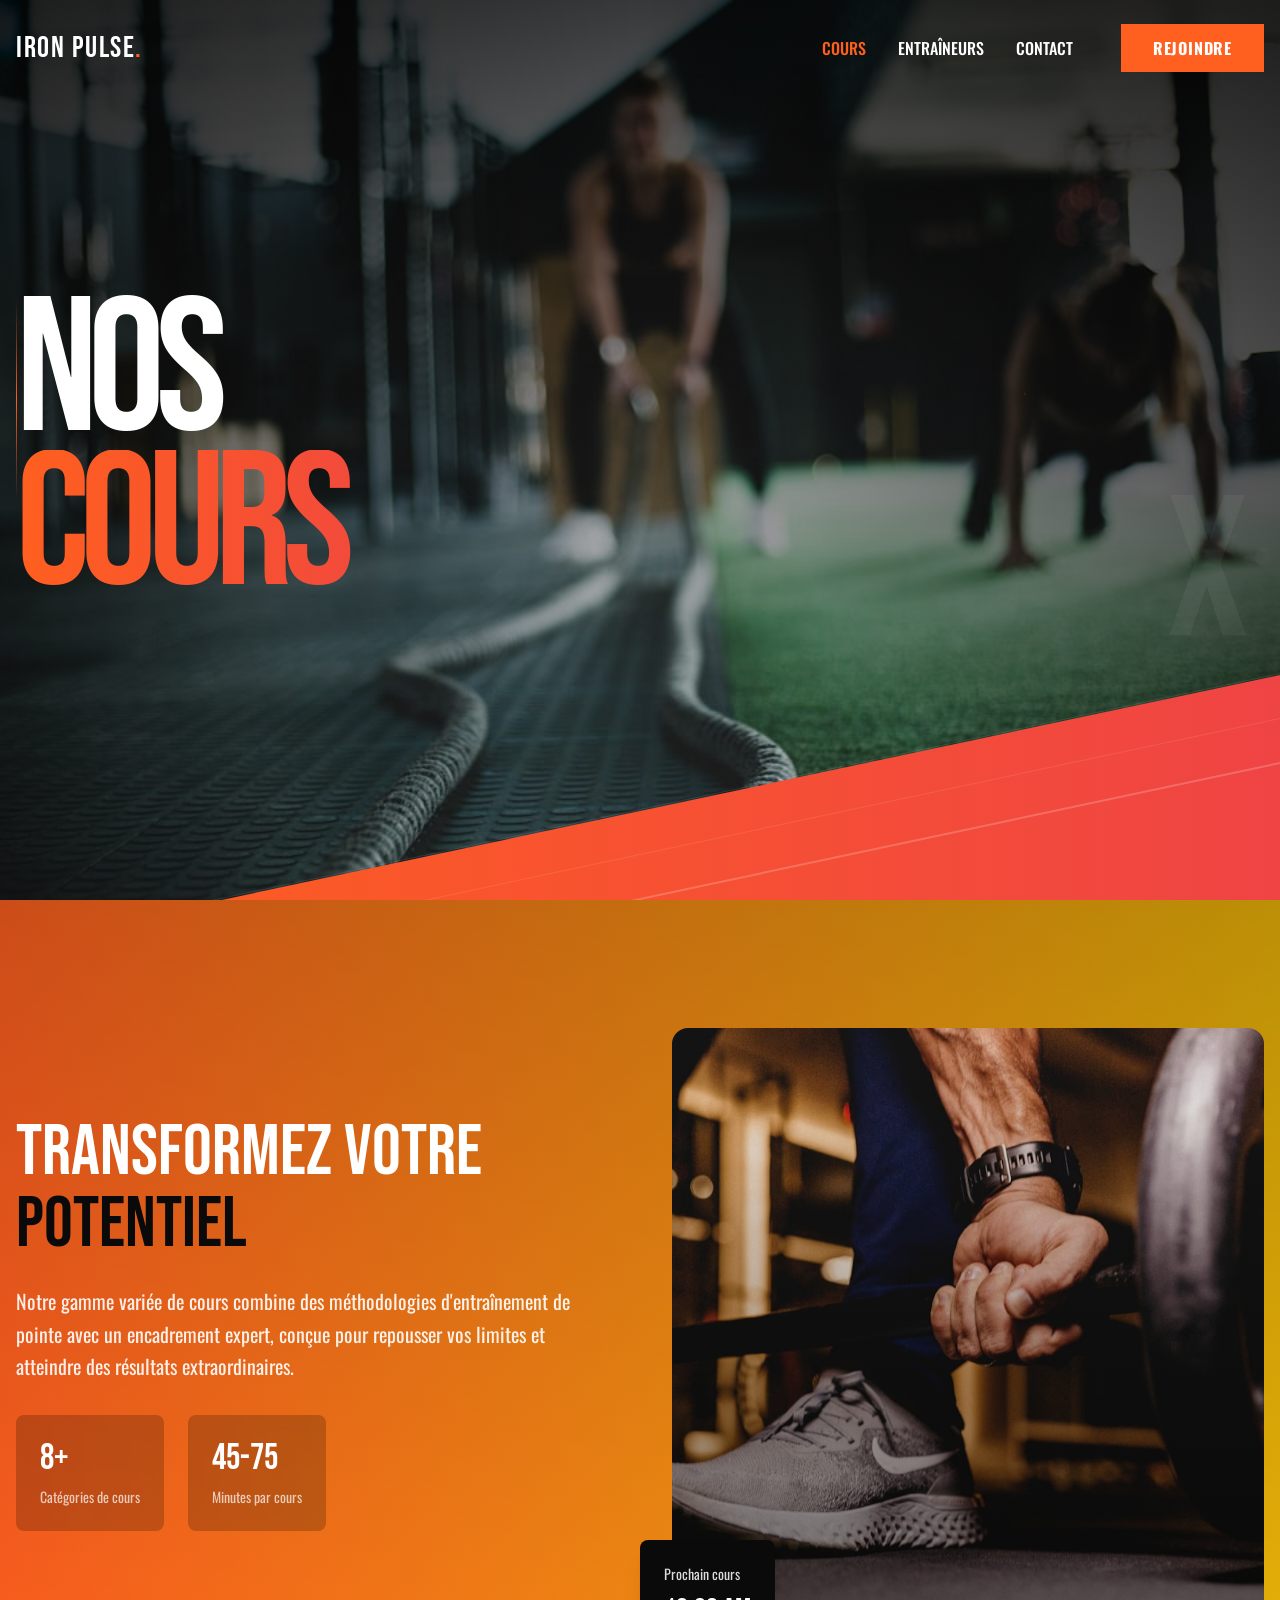
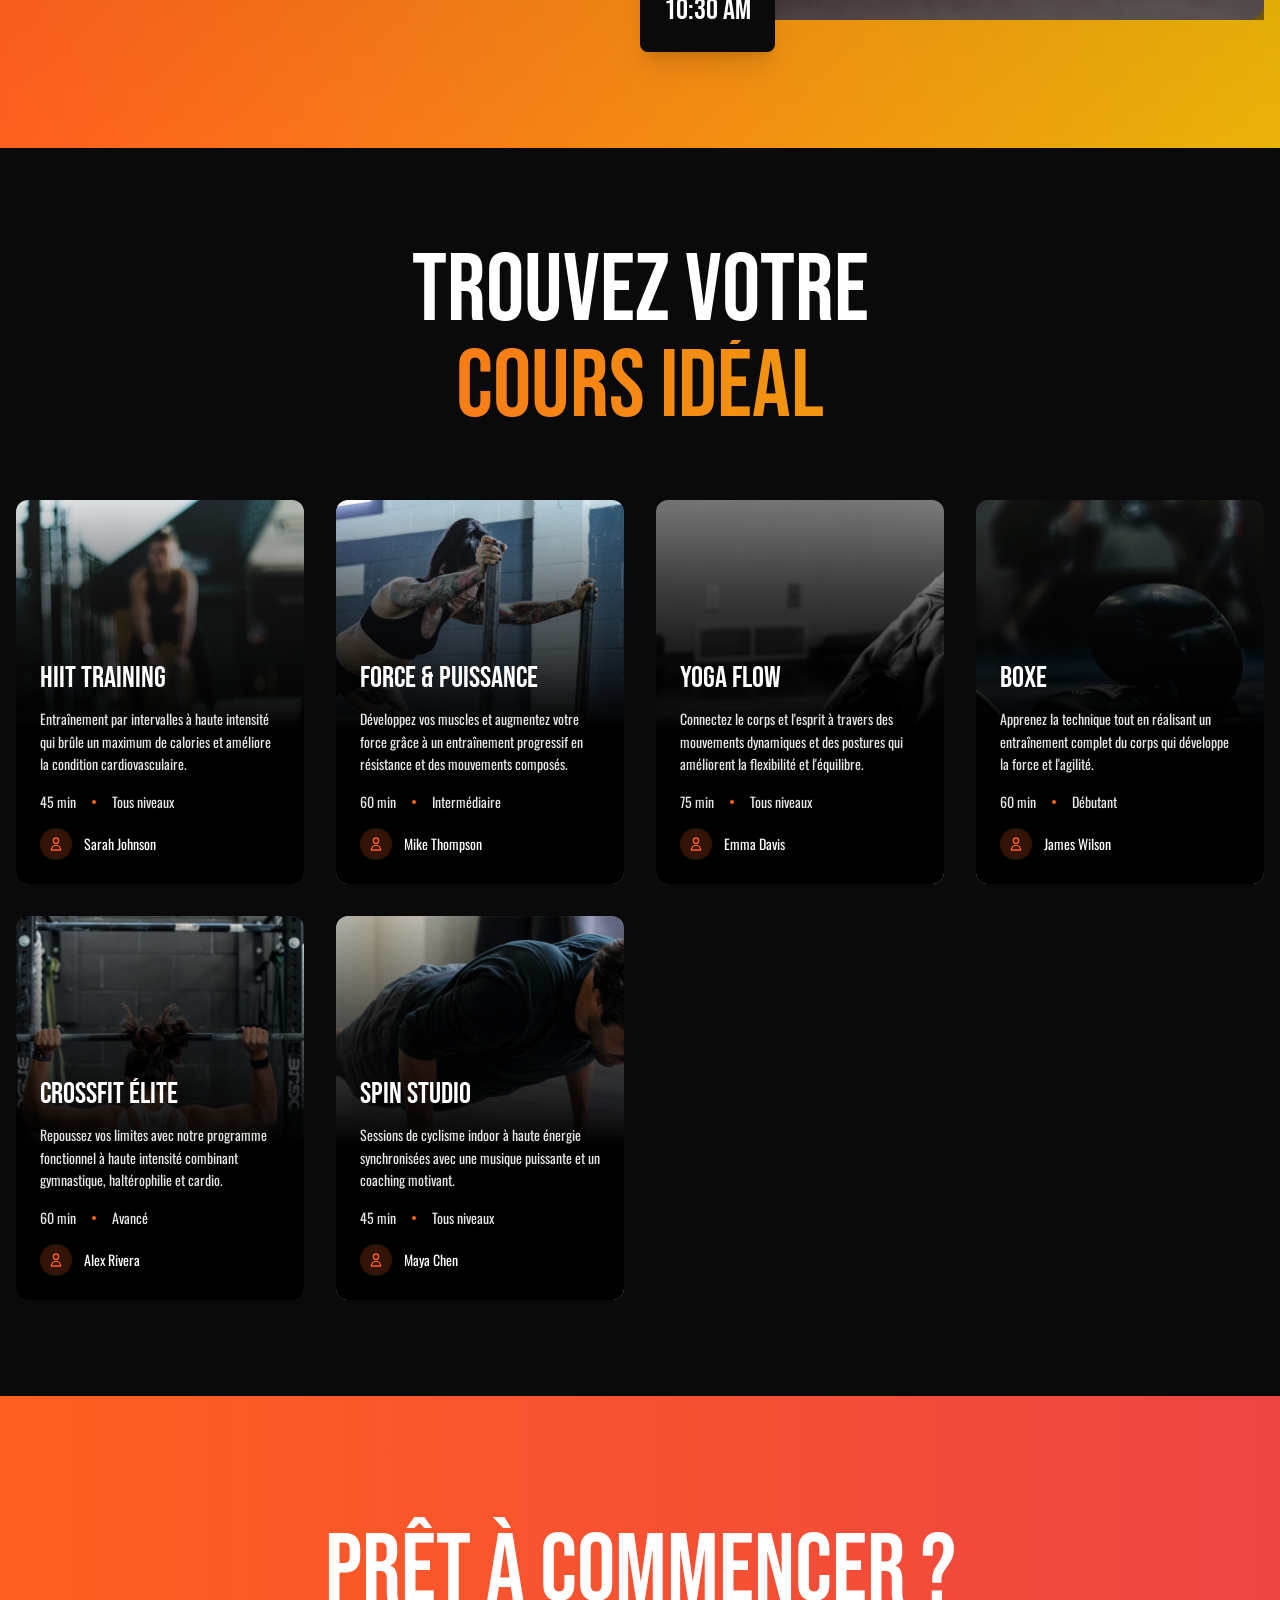
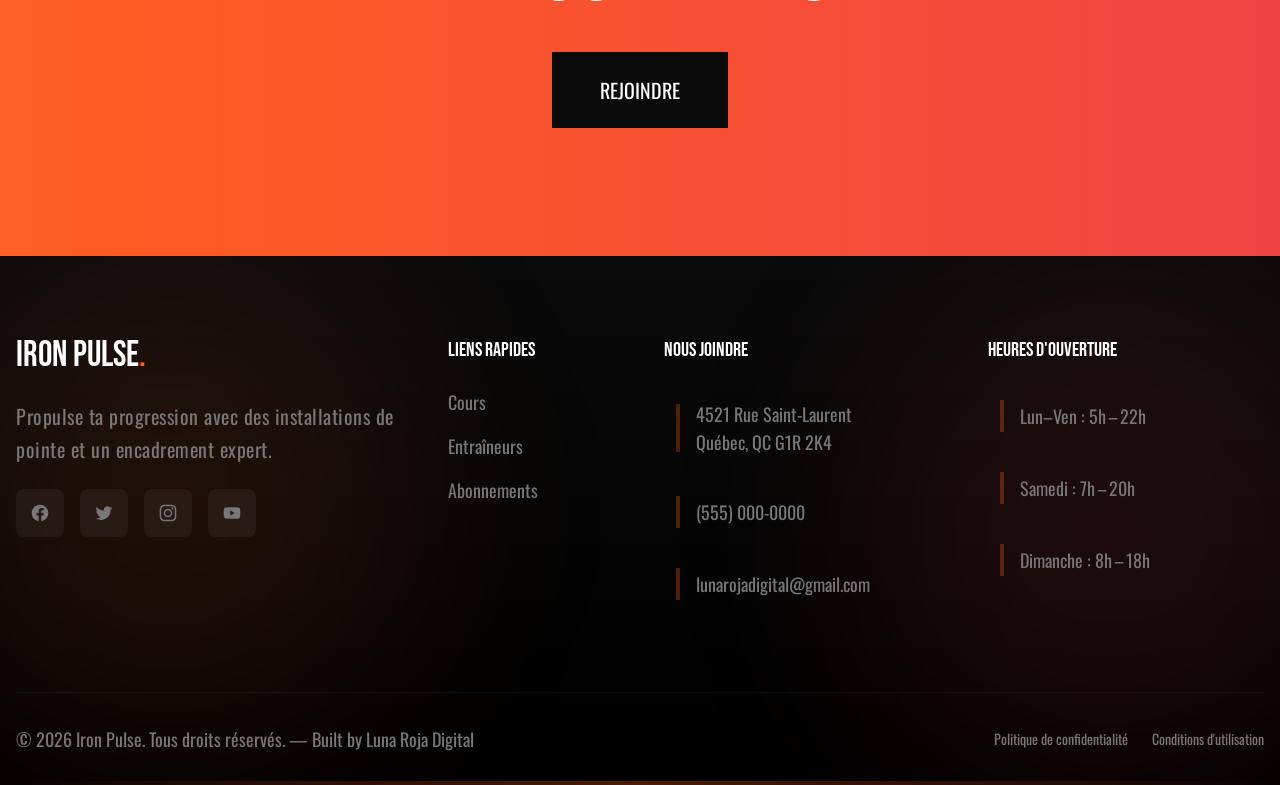
==== commit 9fa67efb: "Add files via upload" ====
--- a/classes.html
+++ b/classes.html
@@ -1,10 +1,22 @@
 <!DOCTYPE html>
 <html lang="fr"><head>
 <meta charset="UTF-8">
-<link rel="icon" href="/logo.png">
+<link rel="icon" href="/logo.avif">
 <meta name="viewport" content="width=device-width, initial-scale=1.0">
-<title>Cours - IronPulse</title>
-<meta name="description" content="Pulse Gym est un club de fitness offrant une large gamme de cours et de programmes d'entraînement pour vous aider à atteindre vos objectifs.">
+<title>Cours — IronPulse | Cours Collectifs Fitness Toulouse</title>
+<meta name="description" content="Découvrez tous les cours collectifs Iron Pulse à Toulouse : HIIT, Yoga, CrossFit, Boxe, Pilates et plus. Entraînement encadré par des coachs experts.">
+<link rel="canonical" href="https://ironpulse.netlify.app/classes.html">
+<meta property="og:type" content="website">
+<meta property="og:title" content="Cours — IronPulse | Cours Collectifs Fitness Toulouse">
+<meta property="og:description" content="Découvrez tous les cours collectifs Iron Pulse à Toulouse : HIIT, Yoga, CrossFit, Boxe, Pilates et plus. Entraînement encadré par des coachs experts.">
+<meta property="og:url" content="https://ironpulse.netlify.app/classes.html">
+<meta property="og:image" content="https://ironpulse.netlify.app/logo.avif">
+<meta property="og:locale" content="fr_FR">
+<meta property="og:site_name" content="Iron Pulse">
+<meta name="twitter:card" content="summary_large_image">
+<meta name="twitter:title" content="Cours — IronPulse | Cours Collectifs Fitness Toulouse">
+<meta name="twitter:description" content="Découvrez tous les cours collectifs Iron Pulse à Toulouse : HIIT, Yoga, CrossFit, Boxe, Pilates et plus. Entraînement encadré par des coachs experts.">
+<meta name="twitter:image" content="https://ironpulse.netlify.app/logo.avif">
 <meta name="keywords" content="Pulse Gym, fitness, cours, entraîneurs, programme, contact">
 <meta name="author" content="Pulse Gym">
 <meta name="robots" content="index, follow">
@@ -15,16 +27,16 @@
 <link rel="stylesheet" href="css/index.css">
 <link rel="stylesheet" href="css/classes-hero.css">
 <script src="js/Classes.js" defer></script></head>
-<body class="bg-blackPulse text-white font-sans"><!-- LOADER INLINE - Se muestra inmediatamente -->
+<body class="bg-blackPulse text-white font-sans"><a href="#main-content" style="position:absolute;left:-9999px;top:auto;width:1px;height:1px;overflow:hidden;">Skip to content</a><!-- LOADER INLINE - Se muestra inmediatamente -->
 <div id="pg-loader" class="pg-loader" aria-hidden="false"><div class="pg-loader-logo">IRON PULSE<span>.</span></div><div class="pg-bar-track"><div class="pg-bar-fill" id="pg-bar-fill"></div></div></div>
 <style>.pg-loader{position:fixed;inset:0;z-index:9999;background:#0a0a0a;display:flex;flex-direction:column;align-items:center;justify-content:center;gap:2rem;transition:opacity .4s ease}.pg-loader.pg-hide{opacity:0;pointer-events:none}.pg-loader-logo{font-family:"Bebas Neue",sans-serif;font-size:3.5rem;letter-spacing:6px;color:#fff;animation:pg-pulse 1.4s ease-in-out infinite}.pg-loader-logo span{color:#FF5F1F}.pg-bar-track{width:160px;height:2px;background:rgba(255,255,255,.08);border-radius:2px;overflow:hidden}.pg-bar-fill{height:100%;width:0;background:linear-gradient(90deg,#FF5F1F,#ef4444);border-radius:2px;transition:width .25s ease}@keyframes pg-pulse{0%,100%{opacity:1}50%{opacity:.4}}</style>
-<div id="root"><div class="min-h-screen flex flex-col bg-blackPulse"><main class="bg-blackPulse text-white min-h-screen">
+<div id="root"><div class="min-h-screen flex flex-col bg-blackPulse"><main id="main-content" class="bg-blackPulse text-white min-h-screen">
 
 <!-- HERO -->
-<section class="hero-classes-section relative h-[100vh] overflow-hidden"><div class="absolute inset-0" style="background-image:url('https://images.unsplash.com/photo-1534258936925-c58bed479fcb');background-size:cover;background-position:center;transform:none;"><div class="absolute inset-0 bg-gradient-to-b from-black via-black/40 to-transparent" style="opacity:.75;"></div><div class="absolute inset-0 bg-gradient-to-r from-black via-transparent to-black" style="opacity:.5;"></div><div class="absolute inset-0 bg-[url('/noise.png')] opacity-[0.03] mix-blend-overlay"></div></div><div class="relative h-full max-w-7xl mx-auto px-4 flex flex-col justify-center"><div class="max-w-4xl" style="opacity:1;transform:none;"><h1 class="text-[12vw] lg:text-[12rem] font-display leading-[0.8] tracking-tighter" style="opacity:1;transform:none;">NOS<span class="block text-transparent bg-clip-text bg-gradient-to-r from-orangePulse via-red-500 to-yellow-500 animate-gradient-x" style="opacity:1;transform:none;">COURS</span></h1></div><div class="absolute left-4 top-1/3 hidden lg:block" style="opacity:1;transform:none;"><div class="w-[1px] h-[200px] bg-gradient-to-b from-transparent via-orangePulse to-transparent"></div></div><div class="absolute right-8 bottom-1/4 hidden lg:block" style="opacity:1;"><div style="font-size:200px;line-height:1;opacity:0.05;color:white;font-family:'Bebas Neue',sans-serif;">X</div></div></div><div class="absolute bottom-0 left-0 right-0"><div class="relative h-[25vh]"><div class="absolute bottom-0 left-0 right-0 h-full" style="opacity:1;transform:none;"><div class="absolute inset-0 bg-gradient-to-r from-orangePulse to-red-500 transform -skew-y-[12deg] origin-bottom-right"></div><div class="absolute inset-0 bg-[url('/noise.png')] opacity-20 mix-blend-overlay transform -skew-y-[12deg] origin-bottom-right"></div><div class="absolute bottom-[20%] left-0 right-0 h-[1px] bg-white/10 transform -skew-y-[12deg]"></div><div class="absolute bottom-[40%] left-0 right-0 h-[1px] bg-white/10 transform -skew-y-[12deg]"></div><div class="absolute bottom-0 left-0 right-0 h-[2px] bg-white/20 transform -skew-y-[12deg]"></div></div></div></div></section>
+<section class="hero-classes-section relative h-[100vh] overflow-hidden"><div class="absolute inset-0" style="background-image:url('img/unsplash-1534258936925.avif');background-size:cover;background-position:center;transform:none;"><div class="absolute inset-0 bg-gradient-to-b from-black via-black/40 to-transparent" style="opacity:.75;"></div><div class="absolute inset-0 bg-gradient-to-r from-black via-transparent to-black" style="opacity:.5;"></div><div class="absolute inset-0 bg-[url('/noise.png')] opacity-[0.03] mix-blend-overlay"></div></div><div class="relative h-full max-w-7xl mx-auto px-4 flex flex-col justify-center"><div class="max-w-4xl" style="opacity:1;transform:none;"><h1 class="text-[12vw] lg:text-[12rem] font-display leading-[0.8] tracking-tighter" style="opacity:1;transform:none;">NOS<span class="block text-transparent bg-clip-text bg-gradient-to-r from-orangePulse via-red-500 to-yellow-500 animate-gradient-x" style="opacity:1;transform:none;">COURS</span></h1></div><div class="absolute left-4 top-1/3 hidden lg:block" style="opacity:1;transform:none;"><div class="w-[1px] h-[200px] bg-gradient-to-b from-transparent via-orangePulse to-transparent"></div></div><div class="absolute right-8 bottom-1/4 hidden lg:block" style="opacity:1;"><div style="font-size:200px;line-height:1;opacity:0.05;color:white;font-family:'Bebas Neue',sans-serif;">X</div></div></div><div class="absolute bottom-0 left-0 right-0"><div class="relative h-[25vh]"><div class="absolute bottom-0 left-0 right-0 h-full" style="opacity:1;transform:none;"><div class="absolute inset-0 bg-gradient-to-r from-orangePulse to-red-500 transform -skew-y-[12deg] origin-bottom-right"></div><div class="absolute inset-0 bg-[url('/noise.png')] opacity-20 mix-blend-overlay transform -skew-y-[12deg] origin-bottom-right"></div><div class="absolute bottom-[20%] left-0 right-0 h-[1px] bg-white/10 transform -skew-y-[12deg]"></div><div class="absolute bottom-[40%] left-0 right-0 h-[1px] bg-white/10 transform -skew-y-[12deg]"></div><div class="absolute bottom-0 left-0 right-0 h-[2px] bg-white/20 transform -skew-y-[12deg]"></div></div></div></div></section>
 
 <!-- TRANSFORM -->
-<section class="relative py-32 bg-gradient-to-r from-orangePulse to-yellow-500"><div class="absolute inset-0 bg-[url('/noise.png')] opacity-10"></div><div class="absolute inset-0 bg-gradient-to-b from-black/20 to-transparent"></div><div class="relative max-w-7xl mx-auto px-4"><div class="grid grid-cols-1 lg:grid-cols-2 gap-16 items-center"><div><h2 class="text-7xl font-display text-white mb-6 leading-none">TRANSFORMEZ VOTRE<span class="block text-blackPulse">POTENTIEL</span></h2><p class="font-athletic text-xl text-white/90 mb-8 leading-relaxed">Notre gamme variée de cours combine des méthodologies d'entraînement de pointe avec un encadrement expert, conçue pour repousser vos limites et atteindre des résultats extraordinaires.</p><div class="flex flex-wrap gap-6"><div class="bg-black/20 backdrop-blur-sm p-6 rounded-lg"><p class="text-4xl font-display text-white mb-2">8+</p><p class="text-sm font-athletic text-white/70">Catégories de cours</p></div><div class="bg-black/20 backdrop-blur-sm p-6 rounded-lg"><p class="text-4xl font-display text-white mb-2">45-75</p><p class="text-sm font-athletic text-white/70">Minutes par cours</p></div></div></div><div class="relative"><div class="aspect-square rounded-2xl overflow-hidden"><img srcset="https://images.unsplash.com/photo-1549060279-7e168fcee0c2?q=75&w=640 640w, https://images.unsplash.com/photo-1549060279-7e168fcee0c2?q=80&w=1200 1200w" sizes="(max-width:1024px) 100vw, 50vw" src="https://images.unsplash.com/photo-1549060279-7e168fcee0c2?q=80&w=1200" alt="Cours de fitness" class="w-full h-full object-cover" loading="lazy"><div class="absolute inset-0 bg-gradient-to-t from-black/50 to-transparent"></div></div><div class="absolute -bottom-8 -left-8 bg-blackPulse p-6 rounded-lg shadow-xl"><p class="text-sm font-athletic text-greyPulse mb-2">Prochain cours</p><p class="text-3xl font-display text-white">10:30 AM</p></div></div></div></div></section>
+<section class="relative py-32 bg-gradient-to-r from-orangePulse to-yellow-500"><div class="absolute inset-0 bg-[url('/noise.png')] opacity-10"></div><div class="absolute inset-0 bg-gradient-to-b from-black/20 to-transparent"></div><div class="relative max-w-7xl mx-auto px-4"><div class="grid grid-cols-1 lg:grid-cols-2 gap-16 items-center"><div><h2 class="text-7xl font-display text-white mb-6 leading-none">TRANSFORMEZ VOTRE<span class="block text-blackPulse">POTENTIEL</span></h2><p class="font-athletic text-xl text-white/90 mb-8 leading-relaxed">Notre gamme variée de cours combine des méthodologies d'entraînement de pointe avec un encadrement expert, conçue pour repousser vos limites et atteindre des résultats extraordinaires.</p><div class="flex flex-wrap gap-6"><div class="bg-black/20 backdrop-blur-sm p-6 rounded-lg"><p class="text-4xl font-display text-white mb-2">8+</p><p class="text-sm font-athletic text-white/70">Catégories de cours</p></div><div class="bg-black/20 backdrop-blur-sm p-6 rounded-lg"><p class="text-4xl font-display text-white mb-2">45-75</p><p class="text-sm font-athletic text-white/70">Minutes par cours</p></div></div></div><div class="relative"><div class="aspect-square rounded-2xl overflow-hidden"><img srcset="img/unsplash-1549060279.avif 640w, img/unsplash-1549060279.avif 1200w" sizes="(max-width:1024px) 100vw, 50vw" src="img/unsplash-1549060279.avif" alt="Cours de fitness" class="w-full h-full object-cover" loading="lazy"><div class="absolute inset-0 bg-gradient-to-t from-black/50 to-transparent"></div></div><div class="absolute -bottom-8 -left-8 bg-blackPulse p-6 rounded-lg shadow-xl"><p class="text-sm font-athletic text-greyPulse mb-2">Prochain cours</p><p class="text-3xl font-display text-white">10:30 AM</p></div></div></div></div></section>
 
 <!-- CLASSES GRID -->
 <section class="max-w-7xl mx-auto px-4 py-24"><div class="mb-16 text-center" style="opacity:0;transform:translateY(20px);"><h2 class="text-[8vw] lg:text-8xl font-display leading-none mb-6">TROUVEZ VOTRE<span class="block text-transparent bg-clip-text bg-gradient-to-r from-orangePulse to-yellow-500">COURS IDÉAL</span></h2></div><div id="classes-grid" class="grid grid-cols-1 md:grid-cols-2 lg:grid-cols-4 gap-8"></div></section>
@@ -36,14 +48,14 @@
 
 <script>
 const C=[
-  {n:"HIIT Training",d:"Entraînement par intervalles à haute intensité qui brûle un maximum de calories et améliore la condition cardiovasculaire.",t:"45 min",l:"Tous niveaux",tr:"Sarah Johnson",img:"https://images.unsplash.com/photo-1534258936925-c58bed479fcb?q=75&w=640"},
-  {n:"Force & Puissance",d:"Développez vos muscles et augmentez votre force grâce à un entraînement progressif en résistance et des mouvements composés.",t:"60 min",l:"Intermédiaire",tr:"Mike Thompson",img:"https://images.unsplash.com/photo-1533681904393-9ab6eee7e408?q=75&w=800"},
-  {n:"Yoga Flow",d:"Connectez le corps et l'esprit à travers des mouvements dynamiques et des postures qui améliorent la flexibilité et l'équilibre.",t:"75 min",l:"Tous niveaux",tr:"Emma Davis",img:"https://images.unsplash.com/photo-1599901860904-17e6ed7083a0?q=75&w=800"},
-  {n:"Boxe",d:"Apprenez la technique tout en réalisant un entraînement complet du corps qui développe la force et l'agilité.",t:"60 min",l:"Débutant",tr:"James Wilson",img:"https://images.unsplash.com/photo-1549719386-74dfcbf7dbed?q=75&w=800"},
-  {n:"CrossFit Élite",d:"Repoussez vos limites avec notre programme fonctionnel à haute intensité combinant gymnastique, haltérophilie et cardio.",t:"60 min",l:"Avancé",tr:"Alex Rivera",img:"https://images.unsplash.com/photo-1541534741688-6078c6bfb5c5?q=75&w=800"},
-  {n:"Spin Studio",d:"Sessions de cyclisme indoor à haute énergie synchronisées avec une musique puissante et un coaching motivant.",t:"45 min",l:"Tous niveaux",tr:"Maya Chen",img:"https://images.unsplash.com/photo-1594737625785-a6cbdabd333c?q=75&w=800"},
-  {n:"Power Pilates",d:"Approche moderne du Pilates classique, intégrant des mouvements dynamiques et un entraînement en résistance.",t:"55 min",l:"Intermédiaire",tr:"Sofia Rodriguez",img:"https://images.unsplash.com/photo-1518611012118-696072aa579a?q=75&w=800"},
-  {n:"Beast Mode",d:"Entraînement intensif axé sur les mouvements composés et les principes de surcharge progressive.",t:"75 min",l:"Avancé",tr:"Marcus Stone",img:"https://images.unsplash.com/photo-1526506118085-60ce8714f8c5?q=75&w=800"}
+  {n:"HIIT Training",d:"Entraînement par intervalles à haute intensité qui brûle un maximum de calories et améliore la condition cardiovasculaire.",t:"45 min",l:"Tous niveaux",tr:"Sarah Johnson",img:"img/unsplash-1534258936925.avif"},
+  {n:"Force & Puissance",d:"Développez vos muscles et augmentez votre force grâce à un entraînement progressif en résistance et des mouvements composés.",t:"60 min",l:"Intermédiaire",tr:"Mike Thompson",img:"img/unsplash-1533681904393.avif"},
+  {n:"Yoga Flow",d:"Connectez le corps et l'esprit à travers des mouvements dynamiques et des postures qui améliorent la flexibilité et l'équilibre.",t:"75 min",l:"Tous niveaux",tr:"Emma Davis",img:"img/unsplash-1599901860904.avif"},
+  {n:"Boxe",d:"Apprenez la technique tout en réalisant un entraînement complet du corps qui développe la force et l'agilité.",t:"60 min",l:"Débutant",tr:"James Wilson",img:"img/unsplash-1549719386.avif"},
+  {n:"CrossFit Élite",d:"Repoussez vos limites avec notre programme fonctionnel à haute intensité combinant gymnastique, haltérophilie et cardio.",t:"60 min",l:"Avancé",tr:"Alex Rivera",img:"img/unsplash-1541534741688.avif"},
+  {n:"Spin Studio",d:"Sessions de cyclisme indoor à haute énergie synchronisées avec une musique puissante et un coaching motivant.",t:"45 min",l:"Tous niveaux",tr:"Maya Chen",img:"img/unsplash-1594737625785.avif"},
+  {n:"Power Pilates",d:"Approche moderne du Pilates classique, intégrant des mouvements dynamiques et un entraînement en résistance.",t:"55 min",l:"Intermédiaire",tr:"Sofia Rodriguez",img:"img/unsplash-1518611012118.avif"},
+  {n:"Beast Mode",d:"Entraînement intensif axé sur les mouvements composés et les principes de surcharge progressive.",t:"75 min",l:"Avancé",tr:"Marcus Stone",img:"img/unsplash-1526506118085.avif"}
 ];
 const SI=`<svg class="w-4 h-4 text-orangePulse" fill="none" viewBox="0 0 24 24" stroke="currentColor"><path stroke-linecap="round" stroke-linejoin="round" stroke-width="2" d="M16 7a4 4 0 11-8 0 4 4 0 018 0zM12 14a7 7 0 00-7 7h14a7 7 0 00-7-7z"></path></svg>`;
 const OV=`<div class="absolute inset-0 bg-gradient-to-t from-black from-40% via-black/50 via-75% to-transparent"></div>`;
--- a/css/index.css
+++ b/css/index.css
@@ -1,2 +1,3 @@
-@source "../*.html";@tailwind base;@tailwind components;@tailwind utilities;@font-face {font-family: 'Bebas Neue';
-src: url('../font/BebasNeue-Regular.woff2') format('woff2'),url('../font/BebasNeue-Regular.woff') format('woff');font-weight: 400;font-style: normal;font-display: swap;}@font-face {font-family: 'Oswald';src: url('../font/Oswald-VariableFont_wght.woff2') format('woff2'),url('../font/Oswald-VariableFont_wght.woff') format('woff');font-weight: 100 900;font-style: normal;font-display: swap;}*,:after,:before{--tw-border-spacing-x:0;--tw-border-spacing-y:0;--tw-translate-x:0;--tw-translate-y:0;--tw-rotate:0;--tw-skew-x:0;--tw-skew-y:0;--tw-scale-x:1;--tw-scale-y:1;--tw-pan-x: ;--tw-pan-y: ;--tw-pinch-zoom: ;--tw-scroll-snap-strictness:proximity;--tw-gradient-from-position: ;--tw-gradient-via-position: ;--tw-gradient-to-position: ;--tw-ordinal: ;--tw-slashed-zero: ;--tw-numeric-figure: ;--tw-numeric-spacing: ;--tw-numeric-fraction: ;--tw-ring-inset: ;--tw-ring-offset-width:0px;--tw-ring-offset-color:#fff;--tw-ring-color:rgba(59,130,246,.5);--tw-ring-offset-shadow:0 0 #0000;--tw-ring-shadow:0 0 #0000;--tw-shadow:0 0 #0000;--tw-shadow-colored:0 0 #0000;--tw-blur: ;--tw-brightness: ;--tw-contrast: ;--tw-grayscale: ;--tw-hue-rotate: ;--tw-invert: ;--tw-saturate: ;--tw-sepia: ;--tw-drop-shadow: ;--tw-backdrop-blur: ;--tw-backdrop-brightness: ;--tw-backdrop-contrast: ;--tw-backdrop-grayscale: ;--tw-backdrop-hue-rotate: ;--tw-backdrop-invert: ;--tw-backdrop-opacity: ;--tw-backdrop-saturate: ;--tw-backdrop-sepia: ;--tw-contain-size: ;--tw-contain-layout: ;--tw-contain-paint: ;--tw-contain-style: }::backdrop{--tw-border-spacing-x:0;--tw-border-spacing-y:0;--tw-translate-x:0;--tw-translate-y:0;--tw-rotate:0;--tw-skew-x:0;--tw-skew-y:0;--tw-scale-x:1;--tw-scale-y:1;--tw-pan-x: ;--tw-pan-y: ;--tw-pinch-zoom: ;--tw-scroll-snap-strictness:proximity;--tw-gradient-from-position: ;--tw-gradient-via-position: ;--tw-gradient-to-position: ;--tw-ordinal: ;--tw-slashed-zero: ;--tw-numeric-figure: ;--tw-numeric-spacing: ;--tw-numeric-fraction: ;--tw-ring-inset: ;--tw-ring-offset-width:0px;--tw-ring-offset-color:#fff;--tw-ring-color:rgba(59,130,246,.5);--tw-ring-offset-shadow:0 0 #0000;--tw-ring-shadow:0 0 #0000;--tw-shadow:0 0 #0000;--tw-shadow-colored:0 0 #0000;--tw-blur: ;--tw-brightness: ;--tw-contrast: ;--tw-grayscale: ;--tw-hue-rotate: ;--tw-invert: ;--tw-saturate: ;--tw-sepia: ;--tw-drop-shadow: ;--tw-backdrop-blur: ;--tw-backdrop-brightness: ;--tw-backdrop-contrast: ;--tw-backdrop-grayscale: ;--tw-backdrop-hue-rotate: ;--tw-backdrop-invert: ;--tw-backdrop-opacity: ;--tw-backdrop-saturate: ;--tw-backdrop-sepia: ;--tw-contain-size: ;--tw-contain-layout: ;--tw-contain-paint: ;--tw-contain-style: }/*! tailwindcss v3.4.19 | MIT License | https://tailwindcss.com*/*,:after,:before{box-sizing:border-box;border:0 solid #e5e7eb}:after,:before{--tw-content:""}:host,html{line-height:1.5;-webkit-text-size-adjust:100%;-moz-tab-size:4;-o-tab-size:4;tab-size:4;font-family:Oswald,sans-serif;font-feature-settings:normal;font-variation-settings:normal;-webkit-tap-highlight-color:transparent}body{margin:0;line-height:inherit}hr{height:0;color:inherit;border-top-width:1px}abbr:where([title]){-webkit-text-decoration:underline dotted;text-decoration:underline dotted}h1,h2,h3,h4,h5,h6{font-size:inherit;font-weight:inherit}a{color:inherit;text-decoration:inherit}b,strong{font-weight:bolder}code,kbd,pre,samp{font-family:ui-monospace,SFMono-Regular,Menlo,Monaco,Consolas,Liberation Mono,Courier New,monospace;font-feature-settings:normal;font-variation-settings:normal;font-size:1em}small{font-size:80%}sub,sup{font-size:75%;line-height:0;position:relative;vertical-align:baseline}sub{bottom:-.25em}sup{top:-.5em}table{text-indent:0;border-color:inherit;border-collapse:collapse}button,input,optgroup,select,textarea{font-family:inherit;font-feature-settings:inherit;font-variation-settings:inherit;font-size:100%;font-weight:inherit;line-height:inherit;letter-spacing:inherit;color:inherit;margin:0;padding:0}button,select{text-transform:none}button,input:where([type=button]),input:where([type=reset]),input:where([type=submit]){-webkit-appearance:button;background-color:transparent;background-image:none}:-moz-focusring{outline:auto}:-moz-ui-invalid{box-shadow:none}progress{vertical-align:baseline}::-webkit-inner-spin-button,::-webkit-outer-spin-button{height:auto}[type=search]{-webkit-appearance:textfield;outline-offset:-2px}::-webkit-search-decoration{-webkit-appearance:none}::-webkit-file-upload-button{-webkit-appearance:button;font:inherit}summary{display:list-item}blockquote,dd,dl,figure,h1,h2,h3,h4,h5,h6,hr,p,pre{margin:0}fieldset{margin:0}fieldset,legend{padding:0}menu,ol,ul{list-style:none;margin:0;padding:0}dialog{padding:0}textarea{resize:vertical}input::-moz-placeholder,textarea::-moz-placeholder{opacity:1;color:#9ca3af}input::placeholder,textarea::placeholder{opacity:1;color:#9ca3af}[role=button],button{cursor:pointer}:disabled{cursor:default}audio,canvas,embed,iframe,img,object,svg,video{display:block;vertical-align:middle}img,video{max-width:100%;height:auto}[hidden]:where(:not([hidden=until-found])){display:none}.container{width:100%}@media (min-width:640px){.container{max-width:640px}}@media (min-width:768px){.container{max-width:768px}}@media (min-width:1024px){.container{max-width:1024px}}@media (min-width:1280px){.container{max-width:1280px}}@media (min-width:1536px){.container{max-width:1536px}}.sr-only{position:absolute;width:1px;height:1px;padding:0;margin:-1px;overflow:hidden;clip:rect(0,0,0,0);white-space:nowrap;border-width:0}.pointer-events-none{pointer-events:none}.visible{visibility:visible}.fixed{position:fixed}.absolute{position:absolute}.relative{position:relative}.inset-0{inset:0}.-bottom-8{bottom:-2rem}.-left-20{left:-5rem}.-left-8{left:-2rem}.-right-20{right:-5rem}.bottom-0{bottom:0}.bottom-1\/4{bottom:25%}.bottom-\[20\%\]{bottom:20%}.bottom-\[40\%\]{bottom:40%}.left-0{left:0}.left-4{left:1rem}.right-0{right:0}.right-8{right:2rem}.top-0{top:0}.top-1\/3{top:33.333333%}.z-0{z-index:0}.z-10{z-index:10}.z-50{z-index:50}.z-\[1\]{z-index:1}.order-1{order:1}.order-2{order:2}.mx-auto{margin-left:auto;margin-right:auto}.mb-12{margin-bottom:3rem}.mb-16{margin-bottom:4rem}.mb-2{margin-bottom:.5rem}.mb-3{margin-bottom:.75rem}.mb-4{margin-bottom:1rem}.mb-6{margin-bottom:1.5rem}.mb-8{margin-bottom:2rem}.mt-6{margin-top:1.5rem}.mt-8{margin-top:2rem}.block{display:block}.inline-block{display:inline-block}.inline{display:inline}.flex{display:flex}.\!grid{display:grid!important}.grid{display:grid}.hidden{display:none}.aspect-\[3\/4\]{aspect-ratio:3/4}.aspect-square{aspect-ratio:1/1}.h-1{height:.25rem}.h-12{height:3rem}.h-20{height:5rem}.h-4{height:1rem}.h-5{height:1.25rem}.h-6{height:1.5rem}.h-8{height:2rem}.h-\[100vh\]{height:100vh}.h-\[1px\]{height:1px}.h-\[200px\]{height:200px}.h-\[25vh\]{height:25vh}.h-\[2px\]{height:2px}.h-\[500px\]{height:500px}.h-\[70vh\]{height:70vh}.h-full{height:100%}.min-h-screen{min-height:100vh}.w-1{width:.25rem}.w-12{width:3rem}.w-20{width:5rem}.w-4{width:1rem}.w-5{width:1.25rem}.w-6{width:1.5rem}.w-8{width:2rem}.w-\[1px\]{width:1px}.w-\[500px\]{width:500px}.w-full{width:100%}.max-w-2xl{max-width:42rem}.max-w-4xl{max-width:56rem}.max-w-7xl{max-width:80rem}.max-w-\[1140px\]{max-width:1140px}.max-w-xl{max-width:36rem}.flex-shrink{flex-shrink:1}.flex-shrink-0{flex-shrink:0}.origin-bottom-right{transform-origin:bottom right}.translate-y-full{--tw-translate-y:100%}.-skew-y-\[12deg\],.translate-y-full{transform:translate(var(--tw-translate-x),var(--tw-translate-y)) rotate(var(--tw-rotate)) skewX(var(--tw-skew-x)) skewY(var(--tw-skew-y)) scaleX(var(--tw-scale-x)) scaleY(var(--tw-scale-y))}.-skew-y-\[12deg\]{--tw-skew-y:-12deg}.transform{transform:translate(var(--tw-translate-x),var(--tw-translate-y)) rotate(var(--tw-rotate)) skewX(var(--tw-skew-x)) skewY(var(--tw-skew-y)) scaleX(var(--tw-scale-x)) scaleY(var(--tw-scale-y))}@keyframes gradient-x{0%,to{background-position:0 50%}50%{background-position:100% 50%}}.animate-gradient-x{animation:gradient-x 3s ease infinite}.cursor-pointer{cursor:pointer}.grid-cols-1{grid-template-columns:repeat(1,minmax(0,1fr))}.flex-col{flex-direction:column}.flex-wrap{flex-wrap:wrap}.items-start{align-items:flex-start}.items-center{align-items:center}.justify-end{justify-content:flex-end}.justify-center{justify-content:center}.justify-between{justify-content:space-between}.gap-10{gap:2.5rem}.gap-12{gap:3rem}.gap-16{gap:4rem}.gap-4{gap:1rem}.gap-6{gap:1.5rem}.gap-8{gap:2rem}.space-x-3>:not([hidden])~:not([hidden]){--tw-space-x-reverse:0;margin-right:calc(.75rem*var(--tw-space-x-reverse));margin-left:calc(.75rem*(1 - var(--tw-space-x-reverse)))}.space-x-4>:not([hidden])~:not([hidden]){--tw-space-x-reverse:0;margin-right:calc(1rem*var(--tw-space-x-reverse));margin-left:calc(1rem*(1 - var(--tw-space-x-reverse)))}.space-y-12>:not([hidden])~:not([hidden]){--tw-space-y-reverse:0;margin-top:calc(3rem*(1 - var(--tw-space-y-reverse)));margin-bottom:calc(3rem*var(--tw-space-y-reverse))}.space-y-4>:not([hidden])~:not([hidden]){--tw-space-y-reverse:0;margin-top:calc(1rem*(1 - var(--tw-space-y-reverse)));margin-bottom:calc(1rem*var(--tw-space-y-reverse))}.space-y-6>:not([hidden])~:not([hidden]){--tw-space-y-reverse:0;margin-top:calc(1.5rem*(1 - var(--tw-space-y-reverse)));margin-bottom:calc(1.5rem*var(--tw-space-y-reverse))}.overflow-hidden{overflow:hidden}.overflow-x-auto{overflow-x:auto}.whitespace-nowrap{white-space:nowrap}.rounded{border-radius:.25rem}.rounded-2xl{border-radius:1rem}.rounded-full{border-radius:9999px}.rounded-lg{border-radius:.5rem}.rounded-xl{border-radius:.75rem}.border{border-width:1px}.border-2{border-width:2px}.border-t{border-top-width:1px}.border-black{--tw-border-opacity:1;border-color:rgb(0 0 0/var(--tw-border-opacity,1))}.border-white\/10{border-color:hsla(0,0%,100%,.1)}.border-white\/30{border-color:hsla(0,0%,100%,.3)}.border-white\/5{border-color:hsla(0,0%,100%,.05)}.bg-\[\#111110\]{--tw-bg-opacity:1;background-color:rgb(17 17 16/var(--tw-bg-opacity,1))}.bg-black{--tw-bg-opacity:1;background-color:rgb(0 0 0/var(--tw-bg-opacity,1))}.bg-black\/20{background-color:rgba(0,0,0,.2)}.bg-black\/30{background-color:rgba(0,0,0,.3)}.bg-black\/50{background-color:rgba(0,0,0,.5)}.bg-blackPulse{--tw-bg-opacity:1;background-color:rgb(10 10 10/var(--tw-bg-opacity,1))}.bg-orangePulse{--tw-bg-opacity:1;background-color:rgb(255 95 31/var(--tw-bg-opacity,1))}.bg-orangePulse\/10{background-color:rgba(255,95,31,.1)}.bg-orangePulse\/20{background-color:rgba(255,95,31,.2)}.bg-orangePulse\/30{background-color:rgba(255,95,31,.3)}.bg-orangePulse\/90{background-color:rgba(255,95,31,.9)}.bg-red-500\/10{background-color:rgba(239,68,68,.1)}.bg-transparent{background-color:transparent}.bg-white\/10{background-color:hsla(0,0%,100%,.1)}.bg-white\/20{background-color:hsla(0,0%,100%,.2)}.bg-white\/5{background-color:hsla(0,0%,100%,.05)}.bg-zinc-900\/50{background-color:rgba(24,24,27,.5)}.bg-\[url\(\'\/noise\.png\'\)\]{background-image:url(/noise.png)}.bg-\[url\(\'https\:\/\/images\.unsplash\.com\/photo-1534258936925-c58bed479fcb\'\)\]{background-image:url(https://images.unsplash.com/photo-1534258936925-c58bed479fcb)}.bg-\[url\(\\\'\/noise\.png\\\'\)\]{background-image:url(/'/noise.png/')}.bg-gradient-to-b{background-image:linear-gradient(to bottom,var(--tw-gradient-stops))}.bg-gradient-to-r{background-image:linear-gradient(to right,var(--tw-gradient-stops))}.bg-gradient-to-t{background-image:linear-gradient(to top,var(--tw-gradient-stops))}.from-black{--tw-gradient-from:#000 var(--tw-gradient-from-position);--tw-gradient-to:transparent var(--tw-gradient-to-position);--tw-gradient-stops:var(--tw-gradient-from),var(--tw-gradient-to)}.from-black\/20{--tw-gradient-from:rgba(0,0,0,.2) var(--tw-gradient-from-position);--tw-gradient-to:transparent var(--tw-gradient-to-position);--tw-gradient-stops:var(--tw-gradient-from),var(--tw-gradient-to)}.from-black\/50{--tw-gradient-from:rgba(0,0,0,.5) var(--tw-gradient-from-position);--tw-gradient-to:transparent var(--tw-gradient-to-position);--tw-gradient-stops:var(--tw-gradient-from),var(--tw-gradient-to)}.from-blackPulse{--tw-gradient-from:#0a0a0a var(--tw-gradient-from-position);--tw-gradient-to:hsla(0,0%,4%,0) var(--tw-gradient-to-position);--tw-gradient-stops:var(--tw-gradient-from),var(--tw-gradient-to)}.from-orangePulse{--tw-gradient-from:#ff5f1f var(--tw-gradient-from-position);--tw-gradient-to:rgba(255,95,31,0) var(--tw-gradient-to-position);--tw-gradient-stops:var(--tw-gradient-from),var(--tw-gradient-to)}.from-transparent{--tw-gradient-from:transparent var(--tw-gradient-from-position);--tw-gradient-to:transparent var(--tw-gradient-to-position);--tw-gradient-stops:var(--tw-gradient-from),var(--tw-gradient-to)}.from-40\%{--tw-gradient-from-position:40%}.via-black\/40{--tw-gradient-to:transparent var(--tw-gradient-to-position);--tw-gradient-stops:var(--tw-gradient-from),rgba(0,0,0,.4) var(--tw-gradient-via-position),var(--tw-gradient-to)}.via-black\/50{--tw-gradient-to:transparent var(--tw-gradient-to-position);--tw-gradient-stops:var(--tw-gradient-from),rgba(0,0,0,.5) var(--tw-gradient-via-position),var(--tw-gradient-to)}.via-orangePulse{--tw-gradient-to:rgba(255,95,31,0) var(--tw-gradient-to-position);--tw-gradient-stops:var(--tw-gradient-from),#ff5f1f var(--tw-gradient-via-position),var(--tw-gradient-to)}.via-red-500{--tw-gradient-to:rgba(239,68,68,0) var(--tw-gradient-to-position);--tw-gradient-stops:var(--tw-gradient-from),#ef4444 var(--tw-gradient-via-position),var(--tw-gradient-to)}.via-transparent{--tw-gradient-to:transparent var(--tw-gradient-to-position);--tw-gradient-stops:var(--tw-gradient-from),transparent var(--tw-gradient-via-position),var(--tw-gradient-to)}.via-75\%{--tw-gradient-via-position:75%}.to-black{--tw-gradient-to:#000 var(--tw-gradient-to-position)}.to-black\/50{--tw-gradient-to:rgba(0,0,0,.5) var(--tw-gradient-to-position)}.to-black\/80{--tw-gradient-to:rgba(0,0,0,.8) var(--tw-gradient-to-position)}.to-red-500{--tw-gradient-to:#ef4444 var(--tw-gradient-to-position)}.to-transparent{--tw-gradient-to:transparent var(--tw-gradient-to-position)}.to-yellow-500{--tw-gradient-to:#eab308 var(--tw-gradient-to-position)}.bg-cover{background-size:cover}.bg-clip-text{-webkit-background-clip:text;background-clip:text}.bg-center{background-position:50%}.object-cover{-o-object-fit:cover;object-fit:cover}.p-2{padding:.5rem}.p-3{padding:.75rem}.p-6{padding:1.5rem}.p-8{padding:2rem}.px-12{padding-left:3rem;padding-right:3rem}.px-4{padding-left:1rem;padding-right:1rem}.px-6{padding-left:1.5rem;padding-right:1.5rem}.px-8{padding-left:2rem;padding-right:2rem}.py-12{padding-top:3rem;padding-bottom:3rem}.py-16{padding-top:4rem;padding-bottom:4rem}.py-2{padding-top:.5rem;padding-bottom:.5rem}.py-20{padding-top:5rem;padding-bottom:5rem}.py-24{padding-top:6rem;padding-bottom:6rem}.py-3{padding-top:.75rem;padding-bottom:.75rem}.py-32{padding-top:8rem;padding-bottom:8rem}.py-4{padding-top:1rem;padding-bottom:1rem}.py-6{padding-top:1.5rem;padding-bottom:1.5rem}.py-8{padding-top:2rem;padding-bottom:2rem}.py-\[80px\]{padding-top:80px;padding-bottom:80px}.pb-16{padding-bottom:4rem}.pb-4{padding-bottom:1rem}.pt-32{padding-top:8rem}.text-center{text-align:center}.font-athletic{font-family:Oswald,sans-serif}.font-display{font-family:Bebas Neue,sans-serif}.font-sans{font-family:Oswald,sans-serif}.text-2xl{font-size:1.5rem;line-height:2rem}.text-3xl{font-size:1.875rem;line-height:2.25rem}.text-4xl{font-size:2.25rem;line-height:2.5rem}.text-5xl{font-size:3rem;line-height:1}.text-6xl{font-size:3.75rem;line-height:1}.text-7xl{font-size:4.5rem;line-height:1}.text-\[12vw\]{font-size:12vw}.text-\[200px\]{font-size:200px}.text-\[8vw\]{font-size:8vw}.text-lg{font-size:1.125rem;line-height:1.75rem}.text-sm{font-size:.875rem;line-height:1.25rem}.text-xl{font-size:1.25rem;line-height:1.75rem}.font-bold{font-weight:700}.font-medium{font-weight:500}.uppercase{text-transform:uppercase}.leading-\[0\.8\]{line-height:.8}.leading-none{line-height:1}.leading-relaxed{line-height:1.625}.leading-tight{line-height:1.25}.tracking-tighter{letter-spacing:-.05em}.tracking-wide{letter-spacing:.025em}.tracking-wider{letter-spacing:.05em}.text-black{--tw-text-opacity:1;color:rgb(0 0 0/var(--tw-text-opacity,1))}.text-blackPulse{--tw-text-opacity:1;color:rgb(10 10 10/var(--tw-text-opacity,1))}.text-greyPulse{--tw-text-opacity:1;color:rgb(119 119 119/var(--tw-text-opacity,1))}.text-orangePulse{--tw-text-opacity:1;color:rgb(255 95 31/var(--tw-text-opacity,1))}.text-transparent{color:transparent}.text-white{--tw-text-opacity:1;color:rgb(255 255 255/var(--tw-text-opacity,1))}.text-white\/70{color:hsla(0,0%,100%,.7)}.text-white\/90{color:hsla(0,0%,100%,.9)}.opacity-10{opacity:.1}.opacity-20{opacity:.2}.opacity-30{opacity:.3}.opacity-5{opacity:.05}.opacity-50{opacity:.5}.opacity-75{opacity:.75}.opacity-80{opacity:.8}.opacity-\[\.08\]{opacity:.08}.opacity-\[0\.03\]{opacity:.03}.mix-blend-overlay{mix-blend-mode:overlay}.shadow-2xl{--tw-shadow:0 25px 50px -12px rgba(0,0,0,.25);--tw-shadow-colored:0 25px 50px -12px var(--tw-shadow-color)}.shadow-2xl,.shadow-xl{box-shadow:var(--tw-ring-offset-shadow,0 0 #0000),var(--tw-ring-shadow,0 0 #0000),var(--tw-shadow)}.shadow-xl{--tw-shadow:0 20px 25px -5px rgba(0,0,0,.1),0 8px 10px -6px rgba(0,0,0,.1);--tw-shadow-colored:0 20px 25px -5px var(--tw-shadow-color),0 8px 10px -6px var(--tw-shadow-color)}.shadow-black\/50{--tw-shadow-color:rgba(0,0,0,.5);--tw-shadow:var(--tw-shadow-colored)}.outline{outline-style:solid}.blur{--tw-blur:blur(8px)}.blur,.blur-\[100px\]{filter:var(--tw-blur) var(--tw-brightness) var(--tw-contrast) var(--tw-grayscale) var(--tw-hue-rotate) var(--tw-invert) var(--tw-saturate) var(--tw-sepia) var(--tw-drop-shadow)}.blur-\[100px\]{--tw-blur:blur(100px)}.drop-shadow-lg{--tw-drop-shadow:drop-shadow(0 10px 8px rgba(0,0,0,.04)) drop-shadow(0 4px 3px rgba(0,0,0,.1))}.drop-shadow-lg,.filter{filter:var(--tw-blur) var(--tw-brightness) var(--tw-contrast) var(--tw-grayscale) var(--tw-hue-rotate) var(--tw-invert) var(--tw-saturate) var(--tw-sepia) var(--tw-drop-shadow)}.backdrop-blur-sm{--tw-backdrop-blur:blur(4px)}.backdrop-blur-sm,.backdrop-filter{backdrop-filter:var(--tw-backdrop-blur) var(--tw-backdrop-brightness) var(--tw-backdrop-contrast) var(--tw-backdrop-grayscale) var(--tw-backdrop-hue-rotate) var(--tw-backdrop-invert) var(--tw-backdrop-opacity) var(--tw-backdrop-saturate) var(--tw-backdrop-sepia)}.transition{transition-property:color,background-color,border-color,text-decoration-color,fill,stroke,opacity,box-shadow,transform,filter,backdrop-filter;transition-timing-function:cubic-bezier(.4,0,.2,1);transition-duration:.15s}.transition-all{transition-property:all;transition-timing-function:cubic-bezier(.4,0,.2,1);transition-duration:.15s}.transition-colors{transition-property:color,background-color,border-color,text-decoration-color,fill,stroke;transition-timing-function:cubic-bezier(.4,0,.2,1);transition-duration:.15s}.transition-opacity{transition-property:opacity;transition-timing-function:cubic-bezier(.4,0,.2,1);transition-duration:.15s}.transition-transform{transition-property:transform;transition-timing-function:cubic-bezier(.4,0,.2,1);transition-duration:.15s}.duration-300{transition-duration:.3s}.duration-500{transition-duration:.5s}.duration-700{transition-duration:.7s}.ease-in-out{transition-timing-function:cubic-bezier(.4,0,.2,1)}.ease-out{transition-timing-function:cubic-bezier(0,0,.2,1)}.hover\:rotate-6:hover{--tw-rotate:6deg}.hover\:rotate-6:hover,.hover\:scale-105:hover{transform:translate(var(--tw-translate-x),var(--tw-translate-y)) rotate(var(--tw-rotate)) skewX(var(--tw-skew-x)) skewY(var(--tw-skew-y)) scaleX(var(--tw-scale-x)) scaleY(var(--tw-scale-y))}.hover\:scale-105:hover{--tw-scale-x:1.05;--tw-scale-y:1.05}.hover\:scale-110:hover{--tw-scale-x:1.1;--tw-scale-y:1.1;transform:translate(var(--tw-translate-x),var(--tw-translate-y)) rotate(var(--tw-rotate)) skewX(var(--tw-skew-x)) skewY(var(--tw-skew-y)) scaleX(var(--tw-scale-x)) scaleY(var(--tw-scale-y))}.hover\:border-orangePulse\/30:hover{border-color:rgba(255,95,31,.3)}.hover\:bg-black:hover{--tw-bg-opacity:1;background-color:rgb(0 0 0/var(--tw-bg-opacity,1))}.hover\:bg-black\/50:hover{background-color:rgba(0,0,0,.5)}.hover\:bg-orangePulse:hover{--tw-bg-opacity:1;background-color:rgb(255 95 31/var(--tw-bg-opacity,1))}.hover\:bg-white:hover{--tw-bg-opacity:1;background-color:rgb(255 255 255/var(--tw-bg-opacity,1))}.hover\:bg-white\/10:hover{background-color:hsla(0,0%,100%,.1)}.hover\:bg-white\/5:hover{background-color:hsla(0,0%,100%,.05)}.hover\:from-white:hover{--tw-gradient-from:#fff var(--tw-gradient-from-position);--tw-gradient-to:hsla(0,0%,100%,0) var(--tw-gradient-to-position);--tw-gradient-stops:var(--tw-gradient-from),var(--tw-gradient-to)}.hover\:to-white:hover{--tw-gradient-to:#fff var(--tw-gradient-to-position)}.hover\:text-black:hover{--tw-text-opacity:1;color:rgb(0 0 0/var(--tw-text-opacity,1))}.hover\:text-blackPulse:hover{--tw-text-opacity:1;color:rgb(10 10 10/var(--tw-text-opacity,1))}.hover\:text-orangePulse:hover{--tw-text-opacity:1;color:rgb(255 95 31/var(--tw-text-opacity,1))}.hover\:text-white:hover{--tw-text-opacity:1;color:rgb(255 255 255/var(--tw-text-opacity,1))}.focus\:border-orangePulse:focus{--tw-border-opacity:1;border-color:rgb(255 95 31/var(--tw-border-opacity,1))}.focus\:outline-none:focus{outline:2px solid transparent;outline-offset:2px}.group:hover .group-hover\:translate-y-0{--tw-translate-y:0px}.group:hover .group-hover\:translate-y-0,.group:hover .group-hover\:translate-y-\[-10px\]{transform:translate(var(--tw-translate-x),var(--tw-translate-y)) rotate(var(--tw-rotate)) skewX(var(--tw-skew-x)) skewY(var(--tw-skew-y)) scaleX(var(--tw-scale-x)) scaleY(var(--tw-scale-y))}.group:hover .group-hover\:translate-y-\[-10px\]{--tw-translate-y:-10px}.group:hover .group-hover\:scale-110{--tw-scale-x:1.1;--tw-scale-y:1.1;transform:translate(var(--tw-translate-x),var(--tw-translate-y)) rotate(var(--tw-rotate)) skewX(var(--tw-skew-x)) skewY(var(--tw-skew-y)) scaleX(var(--tw-scale-x)) scaleY(var(--tw-scale-y))}.group:hover .group-hover\:text-white{--tw-text-opacity:1;color:rgb(255 255 255/var(--tw-text-opacity,1))}.group:hover .group-hover\:opacity-90{opacity:.9}@media (min-width:640px){.sm\:mb-16{margin-bottom:4rem}.sm\:px-8{padding-left:2rem;padding-right:2rem}.sm\:py-\[110px\]{padding-top:110px;padding-bottom:110px}}@media (min-width:768px){.md\:order-1{order:1}.md\:order-2{order:2}.md\:col-span-2{grid-column:span 2/span 2}.md\:col-span-3{grid-column:span 3/span 3}.md\:col-span-4{grid-column:span 4/span 4}.md\:grid-cols-12{grid-template-columns:repeat(12,minmax(0,1fr))}.md\:grid-cols-2{grid-template-columns:repeat(2,minmax(0,1fr))}.md\:grid-cols-3{grid-template-columns:repeat(3,minmax(0,1fr))}.md\:flex-row{flex-direction:row}.md\:py-24{padding-top:6rem;padding-bottom:6rem}.md\:text-8xl{font-size:6rem;line-height:1}.md\:text-9xl{font-size:8rem;line-height:1}}@media (min-width:1024px){.lg\:block{display:block}.lg\:flex{display:flex}.lg\:hidden{display:none}.lg\:grid-cols-2{grid-template-columns:repeat(2,minmax(0,1fr))}.lg\:grid-cols-3{grid-template-columns:repeat(3,minmax(0,1fr))}.lg\:grid-cols-4{grid-template-columns:repeat(4,minmax(0,1fr))}.lg\:px-\[6\%\]{padding-left:6%;padding-right:6%}.lg\:text-8xl{font-size:6rem;line-height:1}.lg\:text-\[12rem\]{font-size:12rem}}
+@source "../*.html";@tailwind base;@tailwind components;@tailwind utilities;@font-face{font-family:"Bebas Neue";src:url(../font/BebasNeue-Regular.woff2)format("woff2"),url(../font/BebasNeue-Regular.woff)format("woff");font-weight:400;font-style:normal;font-display:swap}@font-face{font-family:"Oswald";src:url(../font/Oswald-VariableFont_wght.woff2)format("woff2"),url(../font/Oswald-VariableFont_wght.woff)format("woff");font-weight:100 900;font-style:normal;font-display:swap}*,:after,:before{--tw-border-spacing-x:0;--tw-border-spacing-y:0;--tw-translate-x:0;--tw-translate-y:0;--tw-rotate:0;--tw-skew-x:0;--tw-skew-y:0;--tw-scale-x:1;--tw-scale-y:1;--tw-pan-x: ;--tw-pan-y: ;--tw-pinch-zoom: ;--tw-scroll-snap-strictness:proximity;--tw-gradient-from-position: ;--tw-gradient-via-position: ;--tw-gradient-to-position: ;--tw-ordinal: ;--tw-slashed-zero: ;--tw-numeric-figure: ;--tw-numeric-spacing: ;--tw-numeric-fraction: ;--tw-ring-inset: ;--tw-ring-offset-width:0px;--tw-ring-offset-color:#fff;--tw-ring-color:rgba(59,130,246,.5);--tw-ring-offset-shadow:0 0 #0000;--tw-ring-shadow:0 0 #0000;--tw-shadow:0 0 #0000;--tw-shadow-colored:0 0 #0000;--tw-blur: ;--tw-brightness: ;--tw-contrast: ;--tw-grayscale: ;--tw-hue-rotate: ;--tw-invert: ;--tw-saturate: ;--tw-sepia: ;--tw-drop-shadow: ;--tw-backdrop-blur: ;--tw-backdrop-brightness: ;--tw-backdrop-contrast: ;--tw-backdrop-grayscale: ;--tw-backdrop-hue-rotate: ;--tw-backdrop-invert: ;--tw-backdrop-opacity: ;--tw-backdrop-saturate: ;--tw-backdrop-sepia: ;--tw-contain-size: ;--tw-contain-layout: ;--tw-contain-paint: ;--tw-contain-style: }::backdrop{--tw-border-spacing-x:0;--tw-border-spacing-y:0;--tw-translate-x:0;--tw-translate-y:0;--tw-rotate:0;--tw-skew-x:0;--tw-skew-y:0;--tw-scale-x:1;--tw-scale-y:1;--tw-pan-x: ;--tw-pan-y: ;--tw-pinch-zoom: ;--tw-scroll-snap-strictness:proximity;--tw-gradient-from-position: ;--tw-gradient-via-position: ;--tw-gradient-to-position: ;--tw-ordinal: ;--tw-slashed-zero: ;--tw-numeric-figure: ;--tw-numeric-spacing: ;--tw-numeric-fraction: ;--tw-ring-inset: ;--tw-ring-offset-width:0px;--tw-ring-offset-color:#fff;--tw-ring-color:rgba(59,130,246,.5);--tw-ring-offset-shadow:0 0 #0000;--tw-ring-shadow:0 0 #0000;--tw-shadow:0 0 #0000;--tw-shadow-colored:0 0 #0000;--tw-blur: ;--tw-brightness: ;--tw-contrast: ;--tw-grayscale: ;--tw-hue-rotate: ;--tw-invert: ;--tw-saturate: ;--tw-sepia: ;--tw-drop-shadow: ;--tw-backdrop-blur: ;--tw-backdrop-brightness: ;--tw-backdrop-contrast: ;--tw-backdrop-grayscale: ;--tw-backdrop-hue-rotate: ;--tw-backdrop-invert: ;--tw-backdrop-opacity: ;--tw-backdrop-saturate: ;--tw-backdrop-sepia: ;--tw-contain-size: ;--tw-contain-layout: ;--tw-contain-paint: ;--tw-contain-style: }
+/*! tailwindcss v3.4.19 | MIT License | https://tailwindcss.com*/
+@keyframes gradient-x{0%,to{background-position:0 50%}50%{background-position:100% 50%}}*,:after,:before{box-sizing:border-box;border:0 solid #e5e7eb}:after,:before{--tw-content:""}:host,html{line-height:1.5;-webkit-text-size-adjust:100%;-moz-tab-size:4;-o-tab-size:4;tab-size:4;font-family:Oswald,sans-serif;font-feature-settings:normal;font-variation-settings:normal;-webkit-tap-highlight-color:transparent}body{margin:0;line-height:inherit}hr{height:0;color:inherit;border-top-width:1px}abbr:where([title]){-webkit-text-decoration:underline dotted;text-decoration:underline dotted}h1,h2,h3,h4,h5,h6{font-size:inherit;font-weight:inherit}a{color:inherit;text-decoration:inherit}b,strong{font-weight:bolder}code,kbd,pre,samp{font-family:ui-monospace,SFMono-Regular,Menlo,Monaco,Consolas,Liberation Mono,Courier New,monospace;font-feature-settings:normal;font-variation-settings:normal;font-size:1em}small{font-size:80%}sub,sup{font-size:75%;line-height:0;position:relative;vertical-align:baseline}sub{bottom:-.25em}sup{top:-.5em}table{text-indent:0;border-color:inherit;border-collapse:collapse}button,input,optgroup,select,textarea{font-family:inherit;font-feature-settings:inherit;font-variation-settings:inherit;font-size:100%;font-weight:inherit;line-height:inherit;letter-spacing:inherit;color:inherit;margin:0;padding:0}button,select{text-transform:none}button,input:where([type=button]),input:where([type=reset]),input:where([type=submit]){-webkit-appearance:button;background-color:transparent;background-image:none}:-moz-focusring{outline:auto}:-moz-ui-invalid{box-shadow:none}progress{vertical-align:baseline}::-webkit-inner-spin-button,::-webkit-outer-spin-button{height:auto}[type=search]{-webkit-appearance:textfield;outline-offset:-2px}::-webkit-search-decoration{-webkit-appearance:none}::-webkit-file-upload-button{-webkit-appearance:button;font:inherit}summary{display:list-item}blockquote,dd,dl,fieldset,figure,h1,h2,h3,h4,h5,h6,hr,p,pre{margin:0}dialog,fieldset,legend{padding:0}menu,ol,ul{list-style:none;margin:0;padding:0}textarea{resize:vertical}input::-moz-placeholder,textarea::-moz-placeholder{opacity:1;color:#9ca3af}input::placeholder,textarea::placeholder{opacity:1;color:#9ca3af}[role=button],button{cursor:pointer}:disabled{cursor:default}audio,canvas,embed,iframe,img,object,svg,video{display:block;vertical-align:middle}img,video{max-width:100%;height:auto}[hidden]:where(:not([hidden=until-found])){display:none}.container{width:100%}@media (min-width:640px){.container{max-width:640px}}@media (min-width:768px){.container{max-width:768px}}@media (min-width:1024px){.container{max-width:1024px}}@media (min-width:1280px){.container{max-width:1280px}}@media (min-width:1536px){.container{max-width:1536px}}.sr-only{position:absolute;width:1px;height:1px;padding:0;margin:-1px;overflow:hidden;clip:rect(0,0,0,0);white-space:nowrap;border-width:0}.pointer-events-none{pointer-events:none}.visible{visibility:visible}.fixed{position:fixed}.absolute{position:absolute}.relative{position:relative}.inset-0{inset:0}.-bottom-8{bottom:-2rem}.-left-20{left:-5rem}.-left-8{left:-2rem}.-right-20{right:-5rem}.bottom-0{bottom:0}.bottom-1\/4{bottom:25%}.bottom-\[20\%\]{bottom:20%}.bottom-\[40\%\]{bottom:40%}.left-0{left:0}.left-4{left:1rem}.right-0{right:0}.right-8{right:2rem}.top-0{top:0}.top-1\/3{top:33.333333%}.z-0{z-index:0}.z-10{z-index:10}.z-50{z-index:50}.z-\[1\]{z-index:1}.order-1{order:1}.order-2{order:2}.mx-auto{margin-left:auto;margin-right:auto}.mb-12{margin-bottom:3rem}.mb-16{margin-bottom:4rem}.mb-2{margin-bottom:.5rem}.mb-3{margin-bottom:.75rem}.mb-4{margin-bottom:1rem}.mb-6{margin-bottom:1.5rem}.mb-8{margin-bottom:2rem}.mt-6{margin-top:1.5rem}.mt-8{margin-top:2rem}.block{display:block}.inline-block{display:inline-block}.inline{display:inline}.flex{display:flex}.\!grid{display:grid!important}.grid{display:grid}.hidden{display:none}.aspect-\[3\/4\]{aspect-ratio:3/4}.aspect-square{aspect-ratio:1/1}.h-1{height:.25rem}.h-12{height:3rem}.h-20{height:5rem}.h-4{height:1rem}.h-5{height:1.25rem}.h-6{height:1.5rem}.h-8{height:2rem}.h-\[100vh\]{height:100vh}.h-\[1px\]{height:1px}.h-\[200px\]{height:200px}.h-\[25vh\]{height:25vh}.h-\[2px\]{height:2px}.h-\[500px\]{height:500px}.h-\[70vh\]{height:70vh}.h-full{height:100%}.min-h-screen{min-height:100vh}.w-1{width:.25rem}.w-12{width:3rem}.w-20{width:5rem}.w-4{width:1rem}.w-5{width:1.25rem}.w-6{width:1.5rem}.w-8{width:2rem}.w-\[1px\]{width:1px}.w-\[500px\]{width:500px}.w-full{width:100%}.max-w-2xl{max-width:42rem}.max-w-4xl{max-width:56rem}.max-w-7xl{max-width:80rem}.max-w-\[1140px\]{max-width:1140px}.max-w-xl{max-width:36rem}.flex-shrink{flex-shrink:1}.flex-shrink-0{flex-shrink:0}.origin-bottom-right{transform-origin:bottom right}.translate-y-full{--tw-translate-y:100%}.-skew-y-\[12deg\],.translate-y-full{transform:translate(var(--tw-translate-x),var(--tw-translate-y)) rotate(var(--tw-rotate)) skewX(var(--tw-skew-x)) skewY(var(--tw-skew-y)) scaleX(var(--tw-scale-x)) scaleY(var(--tw-scale-y))}.-skew-y-\[12deg\]{--tw-skew-y:-12deg}.transform{transform:translate(var(--tw-translate-x),var(--tw-translate-y)) rotate(var(--tw-rotate)) skewX(var(--tw-skew-x)) skewY(var(--tw-skew-y)) scaleX(var(--tw-scale-x)) scaleY(var(--tw-scale-y))}.animate-gradient-x{animation:gradient-x 3s ease infinite}.cursor-pointer{cursor:pointer}.grid-cols-1{grid-template-columns:repeat(1,minmax(0,1fr))}.flex-col{flex-direction:column}.flex-wrap{flex-wrap:wrap}.items-start{align-items:flex-start}.items-center{align-items:center}.justify-end{justify-content:flex-end}.justify-center{justify-content:center}.justify-between{justify-content:space-between}.gap-10{gap:2.5rem}.gap-12{gap:3rem}.gap-16{gap:4rem}.gap-4{gap:1rem}.gap-6{gap:1.5rem}.gap-8{gap:2rem}.space-x-3>:not([hidden])~:not([hidden]){--tw-space-x-reverse:0;margin-right:calc(.75rem*var(--tw-space-x-reverse));margin-left:calc(.75rem*(1 - var(--tw-space-x-reverse)))}.space-x-4>:not([hidden])~:not([hidden]){--tw-space-x-reverse:0;margin-right:calc(1rem*var(--tw-space-x-reverse));margin-left:calc(1rem*(1 - var(--tw-space-x-reverse)))}.space-y-12>:not([hidden])~:not([hidden]){--tw-space-y-reverse:0;margin-top:calc(3rem*(1 - var(--tw-space-y-reverse)));margin-bottom:calc(3rem*var(--tw-space-y-reverse))}.space-y-4>:not([hidden])~:not([hidden]){--tw-space-y-reverse:0;margin-top:calc(1rem*(1 - var(--tw-space-y-reverse)));margin-bottom:calc(1rem*var(--tw-space-y-reverse))}.space-y-6>:not([hidden])~:not([hidden]){--tw-space-y-reverse:0;margin-top:calc(1.5rem*(1 - var(--tw-space-y-reverse)));margin-bottom:calc(1.5rem*var(--tw-space-y-reverse))}.overflow-hidden{overflow:hidden}.overflow-x-auto{overflow-x:auto}.whitespace-nowrap{white-space:nowrap}.rounded{border-radius:.25rem}.rounded-2xl{border-radius:1rem}.rounded-full{border-radius:9999px}.rounded-lg{border-radius:.5rem}.rounded-xl{border-radius:.75rem}.border{border-width:1px}.border-2{border-width:2px}.border-t{border-top-width:1px}.border-black{--tw-border-opacity:1;border-color:rgb(0 0 0/var(--tw-border-opacity,1))}.border-white\/10{border-color:rgba(255,255,255,.1)}.border-white\/30{border-color:rgba(255,255,255,.3)}.border-white\/5{border-color:rgba(255,255,255,.05)}.bg-\[\#111110\]{--tw-bg-opacity:1;background-color:rgb(17 17 16/var(--tw-bg-opacity,1))}.bg-black{--tw-bg-opacity:1;background-color:rgb(0 0 0/var(--tw-bg-opacity,1))}.bg-black\/20{background-color:rgba(0,0,0,.2)}.bg-black\/30{background-color:rgba(0,0,0,.3)}.bg-black\/50{background-color:rgba(0,0,0,.5)}.bg-blackPulse{--tw-bg-opacity:1;background-color:rgb(10 10 10/var(--tw-bg-opacity,1))}.bg-orangePulse{--tw-bg-opacity:1;background-color:rgb(255 95 31/var(--tw-bg-opacity,1))}.bg-orangePulse\/10{background-color:rgba(255,95,31,.1)}.bg-orangePulse\/20{background-color:rgba(255,95,31,.2)}.bg-orangePulse\/30{background-color:rgba(255,95,31,.3)}.bg-orangePulse\/90{background-color:rgba(255,95,31,.9)}.bg-red-500\/10{background-color:rgba(239,68,68,.1)}.bg-transparent{background-color:transparent}.bg-white\/10{background-color:rgba(255,255,255,.1)}.bg-white\/20{background-color:rgba(255,255,255,.2)}.bg-white\/5{background-color:rgba(255,255,255,.05)}.bg-zinc-900\/50{background-color:rgba(24,24,27,.5)}.bg-\[url\(\'\/noise\.png\'\)\]{background-image:url(/noise.png)}.bg-\[url\(\'https\:\/\/images\.unsplash\.com\/photo-1534258936925-c58bed479fcb\'\)\]{background-image:url(img/unsplash-1534258936925.avif)}.bg-\[url\(\\\'\/noise\.png\\\'\)\]{background-image:url(/'/noise.png/')}.bg-gradient-to-b{background-image:linear-gradient(to bottom,var(--tw-gradient-stops))}.bg-gradient-to-r{background-image:linear-gradient(to right,var(--tw-gradient-stops))}.bg-gradient-to-t{background-image:linear-gradient(to top,var(--tw-gradient-stops))}.from-black{--tw-gradient-from:#000 var(--tw-gradient-from-position)}.from-black,.from-black\/20,.from-black\/50{--tw-gradient-to:transparent var(--tw-gradient-to-position);--tw-gradient-stops:var(--tw-gradient-from),var(--tw-gradient-to)}.from-black\/20{--tw-gradient-from:rgba(0,0,0,.2) var(--tw-gradient-from-position)}.from-black\/50{--tw-gradient-from:rgba(0,0,0,.5) var(--tw-gradient-from-position)}.from-blackPulse{--tw-gradient-from:#0a0a0a var(--tw-gradient-from-position);--tw-gradient-to:hsla(0,0%,4%,0) var(--tw-gradient-to-position)}.from-blackPulse,.from-orangePulse,.from-transparent{--tw-gradient-stops:var(--tw-gradient-from),var(--tw-gradient-to)}.from-orangePulse{--tw-gradient-from:#ff5f1f var(--tw-gradient-from-position);--tw-gradient-to:rgba(255,95,31,0) var(--tw-gradient-to-position)}.from-transparent{--tw-gradient-from:transparent var(--tw-gradient-from-position);--tw-gradient-to:transparent var(--tw-gradient-to-position)}.from-40\%{--tw-gradient-from-position:40%}.via-black\/40,.via-black\/50{--tw-gradient-to:transparent var(--tw-gradient-to-position)}.via-black\/40{--tw-gradient-stops:var(--tw-gradient-from),rgba(0,0,0,.4) var(--tw-gradient-via-position),var(--tw-gradient-to)}.via-black\/50{--tw-gradient-stops:var(--tw-gradient-from),rgba(0,0,0,.5) var(--tw-gradient-via-position),var(--tw-gradient-to)}.via-orangePulse{--tw-gradient-to:rgba(255,95,31,0) var(--tw-gradient-to-position);--tw-gradient-stops:var(--tw-gradient-from),#ff5f1f var(--tw-gradient-via-position),var(--tw-gradient-to)}.via-red-500{--tw-gradient-to:rgba(239,68,68,0) var(--tw-gradient-to-position);--tw-gradient-stops:var(--tw-gradient-from),#ef4444 var(--tw-gradient-via-position),var(--tw-gradient-to)}.via-transparent{--tw-gradient-to:transparent var(--tw-gradient-to-position);--tw-gradient-stops:var(--tw-gradient-from),transparent var(--tw-gradient-via-position),var(--tw-gradient-to)}.via-75\%{--tw-gradient-via-position:75%}.to-black{--tw-gradient-to:#000 var(--tw-gradient-to-position)}.to-black\/50{--tw-gradient-to:rgba(0,0,0,.5) var(--tw-gradient-to-position)}.to-black\/80{--tw-gradient-to:rgba(0,0,0,.8) var(--tw-gradient-to-position)}.to-red-500{--tw-gradient-to:#ef4444 var(--tw-gradient-to-position)}.to-transparent{--tw-gradient-to:transparent var(--tw-gradient-to-position)}.to-yellow-500{--tw-gradient-to:#eab308 var(--tw-gradient-to-position)}.bg-cover{background-size:cover}.bg-clip-text{-webkit-background-clip:text;background-clip:text}.bg-center{background-position:50%}.object-cover{-o-object-fit:cover;object-fit:cover}.p-2{padding:.5rem}.p-3{padding:.75rem}.p-6{padding:1.5rem}.p-8{padding:2rem}.px-12{padding-left:3rem;padding-right:3rem}.px-4{padding-left:1rem;padding-right:1rem}.px-6{padding-left:1.5rem;padding-right:1.5rem}.px-8{padding-left:2rem;padding-right:2rem}.py-12{padding-top:3rem;padding-bottom:3rem}.py-16{padding-top:4rem;padding-bottom:4rem}.py-2{padding-top:.5rem;padding-bottom:.5rem}.py-20{padding-top:5rem;padding-bottom:5rem}.py-24{padding-top:6rem;padding-bottom:6rem}.py-3{padding-top:.75rem;padding-bottom:.75rem}.py-32{padding-top:8rem;padding-bottom:8rem}.py-4{padding-top:1rem;padding-bottom:1rem}.py-6{padding-top:1.5rem;padding-bottom:1.5rem}.py-8{padding-top:2rem;padding-bottom:2rem}.py-\[80px\]{padding-top:80px;padding-bottom:80px}.pb-16{padding-bottom:4rem}.pb-4{padding-bottom:1rem}.pt-32{padding-top:8rem}.text-center{text-align:center}.font-athletic{font-family:Oswald,sans-serif}.font-display{font-family:Bebas Neue,sans-serif}.font-sans{font-family:Oswald,sans-serif}.text-2xl{font-size:1.5rem;line-height:2rem}.text-3xl{font-size:1.875rem;line-height:2.25rem}.text-4xl{font-size:2.25rem;line-height:2.5rem}.text-5xl{font-size:3rem;line-height:1}.text-6xl,.text-7xl{font-size:3.75rem;line-height:1}.text-7xl{font-size:4.5rem}.text-\[12vw\]{font-size:12vw}.text-\[200px\]{font-size:200px}.text-\[8vw\]{font-size:8vw}.text-lg{font-size:1.125rem;line-height:1.75rem}.text-sm{font-size:.875rem;line-height:1.25rem}.text-xl{font-size:1.25rem;line-height:1.75rem}.font-bold{font-weight:700}.font-medium{font-weight:500}.uppercase{text-transform:uppercase}.leading-\[0\.8\]{line-height:.8}.leading-none{line-height:1}.leading-relaxed{line-height:1.625}.leading-tight{line-height:1.25}.tracking-tighter{letter-spacing:-.05em}.tracking-wide{letter-spacing:.025em}.tracking-wider{letter-spacing:.05em}.text-black{--tw-text-opacity:1;color:rgb(0 0 0/var(--tw-text-opacity,1))}.text-blackPulse{--tw-text-opacity:1;color:rgb(10 10 10/var(--tw-text-opacity,1))}.text-greyPulse{--tw-text-opacity:1;color:rgb(119 119 119/var(--tw-text-opacity,1))}.text-orangePulse{--tw-text-opacity:1;color:rgb(255 95 31/var(--tw-text-opacity,1))}.text-transparent{color:transparent}.text-white{--tw-text-opacity:1;color:rgb(255 255 255/var(--tw-text-opacity,1))}.text-white\/70{color:rgba(255,255,255,.7)}.text-white\/90{color:rgba(255,255,255,.9)}.opacity-10{opacity:.1}.opacity-20{opacity:.2}.opacity-30{opacity:.3}.opacity-5{opacity:.05}.opacity-50{opacity:.5}.opacity-75{opacity:.75}.opacity-80{opacity:.8}.opacity-\[\.08\]{opacity:.08}.opacity-\[0\.03\]{opacity:.03}.mix-blend-overlay{mix-blend-mode:overlay}.shadow-2xl,.shadow-xl{box-shadow:var(--tw-ring-offset-shadow,0 0 #0000),var(--tw-ring-shadow,0 0 #0000),var(--tw-shadow)}.shadow-2xl{--tw-shadow:0 25px 50px -12px rgba(0,0,0,.25);--tw-shadow-colored:0 25px 50px -12px var(--tw-shadow-color)}.shadow-xl{--tw-shadow:0 20px 25px -5px rgba(0,0,0,.1),0 8px 10px -6px rgba(0,0,0,.1);--tw-shadow-colored:0 20px 25px -5px var(--tw-shadow-color),0 8px 10px -6px var(--tw-shadow-color)}.shadow-black\/50{--tw-shadow-color:rgba(0,0,0,.5);--tw-shadow:var(--tw-shadow-colored)}.outline{outline-style:solid}.blur,.blur-\[100px\]{filter:var(--tw-blur) var(--tw-brightness) var(--tw-contrast) var(--tw-grayscale) var(--tw-hue-rotate) var(--tw-invert) var(--tw-saturate) var(--tw-sepia) var(--tw-drop-shadow)}.blur{--tw-blur:blur(8px)}.blur-\[100px\]{--tw-blur:blur(100px)}.drop-shadow-lg{--tw-drop-shadow:drop-shadow(0 10px 8px rgba(0,0,0,.04)) drop-shadow(0 4px 3px rgba(0,0,0,.1))}.drop-shadow-lg,.filter{filter:var(--tw-blur) var(--tw-brightness) var(--tw-contrast) var(--tw-grayscale) var(--tw-hue-rotate) var(--tw-invert) var(--tw-saturate) var(--tw-sepia) var(--tw-drop-shadow)}.backdrop-blur-sm{--tw-backdrop-blur:blur(4px)}.backdrop-blur-sm,.backdrop-filter{backdrop-filter:var(--tw-backdrop-blur) var(--tw-backdrop-brightness) var(--tw-backdrop-contrast) var(--tw-backdrop-grayscale) var(--tw-backdrop-hue-rotate) var(--tw-backdrop-invert) var(--tw-backdrop-opacity) var(--tw-backdrop-saturate) var(--tw-backdrop-sepia)}.transition{transition-property:color,background-color,border-color,text-decoration-color,fill,stroke,opacity,box-shadow,transform,filter,backdrop-filter;transition-timing-function:cubic-bezier(.4,0,.2,1);transition-duration:.15s}.transition-all,.transition-colors,.transition-opacity,.transition-transform{transition-property:all;transition-timing-function:cubic-bezier(.4,0,.2,1);transition-duration:.15s}.transition-colors,.transition-opacity,.transition-transform{transition-property:color,background-color,border-color,text-decoration-color,fill,stroke}.transition-opacity,.transition-transform{transition-property:opacity}.transition-transform{transition-property:transform}.duration-300{transition-duration:.3s}.duration-500{transition-duration:.5s}.duration-700{transition-duration:.7s}.ease-in-out{transition-timing-function:cubic-bezier(.4,0,.2,1)}.ease-out{transition-timing-function:cubic-bezier(0,0,.2,1)}.hover\:rotate-6:hover{--tw-rotate:6deg}.hover\:rotate-6:hover,.hover\:scale-105:hover,.hover\:scale-110:hover{transform:translate(var(--tw-translate-x),var(--tw-translate-y)) rotate(var(--tw-rotate)) skewX(var(--tw-skew-x)) skewY(var(--tw-skew-y)) scaleX(var(--tw-scale-x)) scaleY(var(--tw-scale-y))}.hover\:scale-105:hover{--tw-scale-x:1.05;--tw-scale-y:1.05}.hover\:scale-110:hover{--tw-scale-x:1.1;--tw-scale-y:1.1}.hover\:border-orangePulse\/30:hover{border-color:rgba(255,95,31,.3)}.hover\:bg-black:hover{--tw-bg-opacity:1;background-color:rgb(0 0 0/var(--tw-bg-opacity,1))}.hover\:bg-black\/50:hover{background-color:rgba(0,0,0,.5)}.hover\:bg-orangePulse:hover{--tw-bg-opacity:1;background-color:rgb(255 95 31/var(--tw-bg-opacity,1))}.hover\:bg-white:hover{--tw-bg-opacity:1;background-color:rgb(255 255 255/var(--tw-bg-opacity,1))}.hover\:bg-white\/10:hover{background-color:rgba(255,255,255,.1)}.hover\:bg-white\/5:hover{background-color:rgba(255,255,255,.05)}.hover\:from-white:hover{--tw-gradient-from:#fff var(--tw-gradient-from-position);--tw-gradient-to:hsla(0,0%,100%,0) var(--tw-gradient-to-position);--tw-gradient-stops:var(--tw-gradient-from),var(--tw-gradient-to)}.hover\:to-white:hover{--tw-gradient-to:#fff var(--tw-gradient-to-position)}.hover\:text-black:hover{--tw-text-opacity:1;color:rgb(0 0 0/var(--tw-text-opacity,1))}.hover\:text-blackPulse:hover{--tw-text-opacity:1;color:rgb(10 10 10/var(--tw-text-opacity,1))}.hover\:text-orangePulse:hover{--tw-text-opacity:1;color:rgb(255 95 31/var(--tw-text-opacity,1))}.hover\:text-white:hover{--tw-text-opacity:1;color:rgb(255 255 255/var(--tw-text-opacity,1))}.focus\:border-orangePulse:focus{--tw-border-opacity:1;border-color:rgb(255 95 31/var(--tw-border-opacity,1))}.focus\:outline-none:focus{outline:2px solid transparent;outline-offset:2px}.group:hover .group-hover\:translate-y-0{--tw-translate-y:0px}.group:hover .group-hover\:scale-110,.group:hover .group-hover\:translate-y-0,.group:hover .group-hover\:translate-y-\[-10px\]{transform:translate(var(--tw-translate-x),var(--tw-translate-y)) rotate(var(--tw-rotate)) skewX(var(--tw-skew-x)) skewY(var(--tw-skew-y)) scaleX(var(--tw-scale-x)) scaleY(var(--tw-scale-y))}.group:hover .group-hover\:translate-y-\[-10px\]{--tw-translate-y:-10px}.group:hover .group-hover\:scale-110{--tw-scale-x:1.1;--tw-scale-y:1.1}.group:hover .group-hover\:text-white{--tw-text-opacity:1;color:rgb(255 255 255/var(--tw-text-opacity,1))}.group:hover .group-hover\:opacity-90{opacity:.9}@media (min-width:640px){.sm\:mb-16{margin-bottom:4rem}.sm\:px-8{padding-left:2rem;padding-right:2rem}.sm\:py-\[110px\]{padding-top:110px;padding-bottom:110px}}@media (min-width:768px){.md\:order-1{order:1}.md\:order-2{order:2}.md\:col-span-2{grid-column:span 2/span 2}.md\:col-span-3{grid-column:span 3/span 3}.md\:col-span-4{grid-column:span 4/span 4}.md\:grid-cols-12{grid-template-columns:repeat(12,minmax(0,1fr))}.md\:grid-cols-2{grid-template-columns:repeat(2,minmax(0,1fr))}.md\:grid-cols-3{grid-template-columns:repeat(3,minmax(0,1fr))}.md\:flex-row{flex-direction:row}.md\:py-24{padding-top:6rem;padding-bottom:6rem}.md\:text-8xl{font-size:6rem;line-height:1}.md\:text-9xl{font-size:8rem;line-height:1}}@media (min-width:1024px){.lg\:block{display:block}.lg\:flex{display:flex}.lg\:hidden{display:none}.lg\:grid-cols-2{grid-template-columns:repeat(2,minmax(0,1fr))}.lg\:grid-cols-3{grid-template-columns:repeat(3,minmax(0,1fr))}.lg\:grid-cols-4{grid-template-columns:repeat(4,minmax(0,1fr))}.lg\:px-\[6\%\]{padding-left:6%;padding-right:6%}.lg\:text-8xl{font-size:6rem;line-height:1}.lg\:text-\[12rem\]{font-size:12rem}}
--- a/css/classes-hero.css
+++ b/css/classes-hero.css
@@ -1,67 +1 @@
-/* ═══════════════════════════════════════════════════════════════
-   PULSE GYM — Classes Hero Entrance Animations
-═══════════════════════════════════════════════════════════════ */
-
-/* ── 1. IMAGEN DE FONDO: zoom-out muy lento ──────────────────── */
-@keyframes hero-bg-reveal {
-  0%   { transform: scale(1.18); opacity: 0; }
-  20%  { opacity: 1; }
-  100% { transform: scale(1.0);  opacity: 1; }
-}
-.hero-anim-ready.hero-classes-section > div:first-child,
-.hero-anim-ready .hero-classes-section > div:first-child {
-  animation: hero-bg-reveal 3.5s cubic-bezier(0.25, 0.1, 0.0, 1) 0.4s both;
-}
-
-/* ── 2. OVERLAYS: sin animación, visibles desde el inicio ────── */
-
-/* ── 3. TÍTULO: sube lentamente desde abajo ─────────────────── */
-@keyframes hero-title-up {
-  from { opacity: 0; transform: translateY(36px); }
-  to   { opacity: 1; transform: translateY(0);    }
-}
-.hero-anim-ready.hero-classes-section h1,
-.hero-anim-ready .hero-classes-section h1 {
-  animation: hero-title-up 1.4s cubic-bezier(0.22, 1, 0.36, 1) 1.1s both;
-}
-.hero-anim-ready.hero-classes-section h1 span,
-.hero-anim-ready .hero-classes-section h1 span {
-  display: block;
-  animation: hero-title-up 1.4s cubic-bezier(0.22, 1, 0.36, 1) 1.35s both;
-}
-
-/* ── 4. LÍNEA VERTICAL IZQUIERDA ─────────────────────────────── */
-@keyframes line-grow {
-  from { transform: scaleY(0); opacity: 0; }
-  to   { transform: scaleY(1); opacity: 1; }
-}
-.hero-anim-ready.hero-classes-section .w-\[1px\],
-.hero-anim-ready .hero-classes-section .w-\[1px\] {
-  transform-origin: top center;
-  animation: line-grow 1.4s ease 1.9s both;
-}
-
-/* ── 5. "X" decorativa ───────────────────────────────────────── */
-@keyframes fade-in {
-  from { opacity: 0; }
-  to   { opacity: 1; }
-}
-.hero-anim-ready.hero-classes-section .text-\[200px\],
-.hero-anim-ready .hero-classes-section .text-\[200px\] {
-  animation: fade-in 2s ease 2.1s both;
-}
-
-/* ── 6. FRANJA NARANJA: sube desde abajo, solo translateY ────── */
-@keyframes stripe-rise {
-  from { transform: translateY(100%); opacity: 0; }
-  to   { transform: translateY(0);    opacity: 1; }
-}
-.hero-anim-ready.hero-classes-section .absolute.bottom-0.left-0.right-0 > div.relative,
-.hero-anim-ready .hero-classes-section .absolute.bottom-0.left-0.right-0 > div.relative {
-  animation: stripe-rise 2.8s cubic-bezier(0.22, 1, 0.36, 1) 0.85s both;
-}
-
-.hero-anim-ready.hero-classes-section p,
-.hero-anim-ready .hero-classes-section p {
-  animation: hero-title-up 1.4s cubic-bezier(0.22, 1, 0.36, 1) 1.55s both;
-}+@keyframes hero-bg-reveal{0%{transform:scale(1.18);opacity:0}20%{opacity:1}to{transform:scale(1);opacity:1}}@keyframes hero-title-up{0%{opacity:0;transform:translateY(36px)}to{opacity:1;transform:translateY(0)}}@keyframes line-grow{0%{transform:scaleY(0);opacity:0}to{transform:scaleY(1);opacity:1}}@keyframes fade-in{0%{opacity:0}to{opacity:1}}@keyframes stripe-rise{0%{transform:translateY(100%);opacity:0}to{transform:translateY(0);opacity:1}}.hero-anim-ready .hero-classes-section>div:first-child,.hero-anim-ready.hero-classes-section>div:first-child{animation:hero-bg-reveal 3.5s cubic-bezier(.25,.1,0,1) .4s both}.hero-anim-ready .hero-classes-section h1,.hero-anim-ready.hero-classes-section h1{animation:hero-title-up 1.4s cubic-bezier(.22,1,.36,1) 1.1s both}.hero-anim-ready .hero-classes-section h1 span,.hero-anim-ready.hero-classes-section h1 span{display:block;animation:hero-title-up 1.4s cubic-bezier(.22,1,.36,1) 1.35s both}.hero-anim-ready .hero-classes-section .w-\[1px\],.hero-anim-ready.hero-classes-section .w-\[1px\]{transform-origin:top center;animation:line-grow 1.4s ease 1.9s both}.hero-anim-ready .hero-classes-section .text-\[200px\],.hero-anim-ready.hero-classes-section .text-\[200px\]{animation:fade-in 2s ease 2.1s both}.hero-anim-ready .hero-classes-section .absolute.bottom-0.left-0.right-0>div.relative,.hero-anim-ready.hero-classes-section .absolute.bottom-0.left-0.right-0>div.relative{animation:stripe-rise 2.8s cubic-bezier(.22,1,.36,1) .85s both}.hero-anim-ready .hero-classes-section p,.hero-anim-ready.hero-classes-section p{animation:hero-title-up 1.4s cubic-bezier(.22,1,.36,1) 1.55s both}
